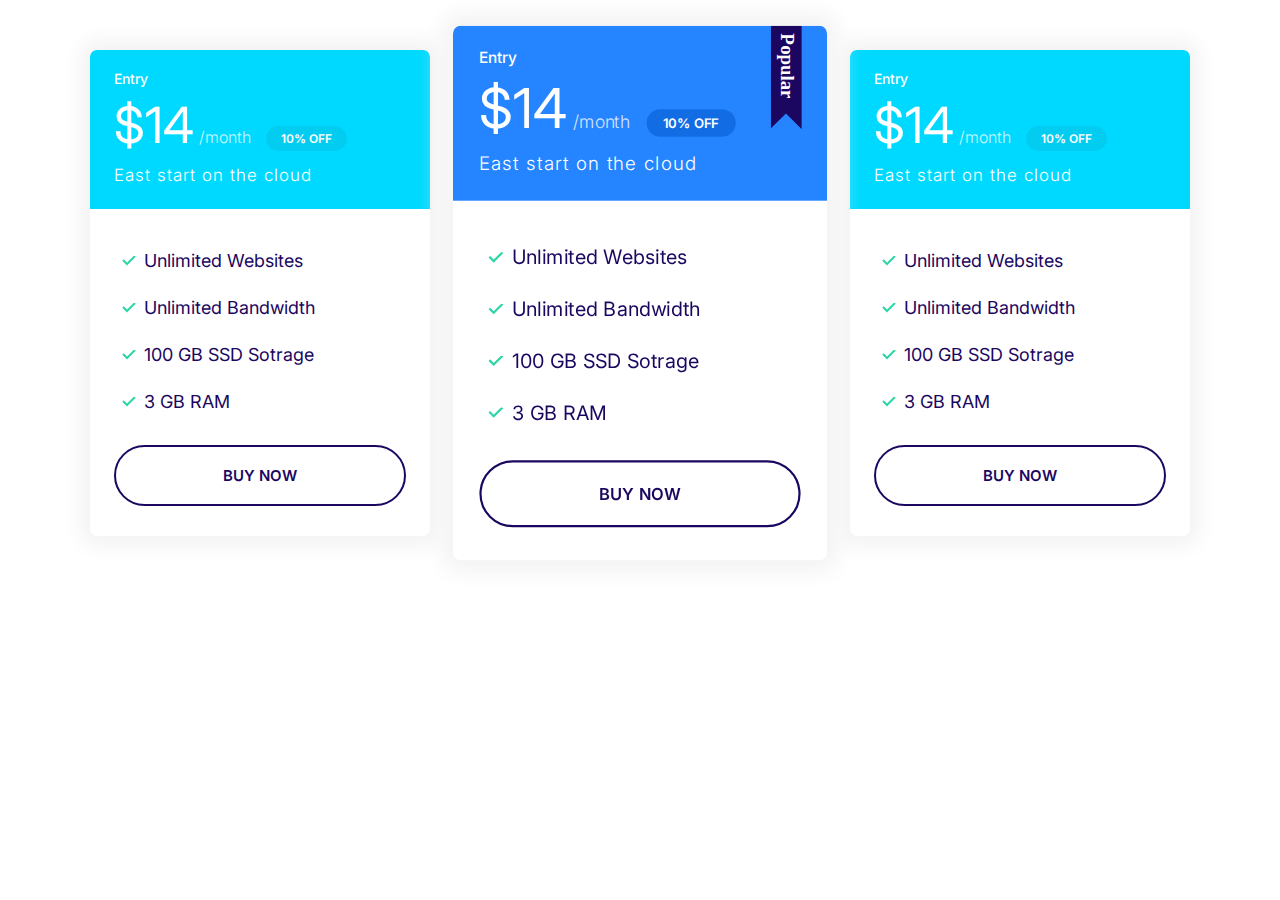
==== index.html @ 2b780ff0 "block-plans component" ====
<!DOCTYPE html>
<html lang="en">
  <head>
    <meta charset="UTF-8" />
    <meta http-equiv="X-UA-Compatible" content="IE=edge" />
    <meta name="viewport" content="width=device-width, initial-scale=1.0" />
    <title>BinCoin</title>
    <link rel="preconnect" href="https://fonts.googleapis.com" />
    <link rel="preconnect" href="https://fonts.gstatic.com" crossorigin />
    <link
      href="https://fonts.googleapis.com/css2?family=Inter:wght@400;600;700&display=swap"
      rel="stylesheet"
    />
    <link rel="stylesheet" href="./css/normalize.css" />
    <link rel="stylesheet" href="./css/styles.css" /
  </head>
  <body>
    <section class="block container block-plans">
      <div class="grid grid--1x3">
        <div class="plan">
          <div class="card card--secondary">
            <header class="card__header">
              <h3 class="plan__name">Entry</h3>
              <span class="plan__price">$14</span>
              <span class="plan__billing-cycle">/month</span>
              <span class="badge badge--secondary badge--small">10% OFF</span>
              <span class="plan__description">East start on the cloud</span>
            </header>
            <div class="card__body">
              <ul class="list list--tick">
                <li class="list__item">Unlimited Websites</li>
                <li class="list__item">Unlimited Bandwidth</li>
                <li class="list__item">100 GB SSD Sotrage</li>
                <li class="list__item">3 GB RAM</li>
              </ul>
              <button class="btn btn--outline btn--block">Buy Now</button>
            </div>
          </div>
        </div>
        <div class="plan plan--popular">
          <div class="card card--primary">
            <header class="card__header">
              <h3 class="plan__name">Entry</h3>
              <span class="plan__price">$14</span>
              <span class="plan__billing-cycle">/month</span>
              <span class="badge badge--primary badge--small">10% OFF</span>
              <span class="plan__description">East start on the cloud</span>
            </header>
            <div class="card__body">
              <ul class="list list--tick">
                <li class="list__item">Unlimited Websites</li>
                <li class="list__item">Unlimited Bandwidth</li>
                <li class="list__item">100 GB SSD Sotrage</li>
                <li class="list__item">3 GB RAM</li>
              </ul>
              <button class="btn btn--outline btn--block">Buy Now</button>
            </div>
          </div>
        </div>
        <div class="plan">
          <div class="card card--secondary">
            <header class="card__header">
              <h3 class="plan__name">Entry</h3>
              <span class="plan__price">$14</span>
              <span class="plan__billing-cycle">/month</span>
              <span class="badge badge--secondary badge--small">10% OFF</span>
              <span class="plan__description">East start on the cloud</span>
            </header>
            <div class="card__body">
              <ul class="list list--tick">
                <li class="list__item">Unlimited Websites</li>
                <li class="list__item">Unlimited Bandwidth</li>
                <li class="list__item">100 GB SSD Sotrage</li>
                <li class="list__item">3 GB RAM</li>
              </ul>
              <button class="btn btn--outline btn--block">Buy Now</button>
            </div>
          </div>
        </div>
      </div>
    </section>

    <script src="js/main.js"></script>
  </body>
</html>
---- css/styles.css ----
@import "./normalize.css";
:root {
  --color-primary: #2584ff;
  --color-secondary: #00d9ff;
  --color-accent: #ffd064;
  --color-headings: #1b0760;
  --color-body: #918ca4;
  --color-body-darker: #5c5577;
  --color-border: #ccc;
  --border-radius: 30px;
}

*, *::after, *::before {
  box-sizing: border-box;
}

/* Typography */

::selection {
  background: var(--color-primary);
  color: #fff;
}

html {
  font-size: 62.5%;
}

img {
  width: 100%;
}

body {
  font-family: Inter, Arial, Helvetica, sans-serif;
  font-size: 2rem;
  line-height: 1.5;
  color: var(--color-body);
}

h1, h2, h3 {
  color: var(--color-headings);
  margin-bottom: 1rem;
  line-height: 1.1;
}

h1 {
  font-size: 6rem;
}

h2 {
  font-size: 4rem;
}

h3 {
  font-size: 2.8rem;
  font-weight: 600;
  line-height: 1.3;
}

p {
  margin-top: 0;
}

@media screen and (min-width: 1024px) {
  body {
    font-size: 1.8rem;
  }
  h1 {
    font-size: 8rem;
  }
  h2 {
    font-size: 4rem;
  }
  h3 {
    font-size: 2.4rem;
  }
}

/* Links */

a {
  text-decoration: none;
}

.link-arrow {
  color: var(--color-accent);
  text-transform: uppercase;
  font-size: 2rem;
  font-weight: bold;
}

.link-arrow::after {
  content: "-->";
  margin-left: 5px;
  transition: margin 0.15s;
}

.link-arrow:hover::after {
  margin-left: 10px;
}

@media screen and (min-width: 1024px) {
  .link-arrow {
    font-size: 1.5rem;
  }
}

/* Badges */

.badge {
  border-radius: 20px;
  font-size: 2rem;
  font-weight: 600;
  padding: 0.5rem 2rem;
  white-space: nowrap;
}

.badge--primary {
  background: var(--color-primary);
  color: #fff;
}

.badge--secondary {
  background: var(--color-secondary);
  color: #fff;
}

.badge--small {
  font-size: 1.6rem;
  padding: 0.5rem 1.5rem;
}

@media screen and (min-width: 1024px) {
  .badge {
    font-size: 1.5rem;
  }
  .badge--small {
    font-size: 1.2rem;
  }
}

/* Lists */

.list {
  list-style: none;
  padding-left: 0;
}

.list--inline .list__item {
  display: inline-block;
  margin-right: 2rem;
}

.list--tick {
  list-style-image: url(../images/tick.svg);
  padding-left: 3rem;
  color: var(--color-headings);
}

.list--tick .list__item {
  padding-left: 0.5rem;
  margin-bottom: 1rem;
}

@media screen and (min-width: 1024px) {
  .list--tick .list__item {
    padding-left: 0;
  }
}

/* Icons */

.icon {
  width: 40px;
  height: 40px;
}

.icon--small {
  width: 30px;
  height: 30px;
}

.icon--primary {
  fill: var(--color-primary);
}

.icon--white {
  fill: #fff;
}

.icon-container {
  background: #f3f9fa;
  width: 64px;
  height: 64px;
  border-radius: 100%;
  display: inline-flex;
  justify-content: center;
  align-items: center;
}

.icon-container--accent {
  background: var(--color-accent);
}

/* Buttons */

.btn {
  border-radius: 40px;
  border: 0;
  cursor: pointer;
  font-size: 1.8rem;
  font-weight: 600;
  margin: 1rem 0;
  outline: 0;
  padding: 2rem 4vw;
  text-align: center;
  text-transform: uppercase;
  white-space: nowrap;
}

.btn .icon {
  width: 2rem;
  height: 2rem;
  margin-right: 1rem;
  vertical-align: middle;
}

.btn--primary {
  background: var(--color-primary);
  color: #fff;
}

.btn--primary:hover {
  background: #3a8ffd;
}

.btn--secondary {
  background: var(--color-secondary);
  color: #fff;
}

.btn--secondary:hover {
  background: #05cdf0;
}

.btn--accent {
  background: var(--color-accent);
  color: #fff;
}

.btn--accent:hover {
  background: #dcac3f;
}

.btn--outline {
  background: #fff;
  color: var(--color-headings);
  border: 2px solid var(--color-headings);
}

.btn--outline:hover {
  background: var(--color-headings);
  color: #fff;
}

.btn--stretched {
  padding-left: 6rem;
  padding-right: 6rem;
}

.btn--block {
  width: 100%;
  display: inline-block;
}

@media screen and (min-width: 1024px) {
  .btn {
    font-size: 1.5rem;
  }
}

/* Inputs */

.input {
  border-radius: var(--border-radius);
  border: 1px solid var(--color-border);
  color: var(--color-headings);
  font-size: 2rem;
  outline: 0;
  padding: 1.5rem 3.5rem;
}

::placeholder {
  color: #cdcbd7;
}

.input-group {
  border: 1px solid var(--color-border);
  border-radius: var(--border-radius);
  display: flex;
}

.input-group .input {
  border: 0;
  flex-grow: 1;
  padding: 1.5rem 2rem;
  width: 0;
}

.input-group .btn {
  margin: 4px;
}

@media screen and (min-width: 1024px) {
  .input {
    font-size: 1.5rem;
  }
}

/* Cards */

.card {
  border-radius: 7px;
  box-shadow: 0 0 20px 10px #f3f3f3;
  overflow: hidden;
}

.card__header, .card__body {
  padding: 2rem 7%;
}

.card--primary .card__header {
  background: var(--color-primary);
  color: #fff;
}

.card--secondary .card__header {
  background: var(--color-secondary);
  color: #fff;
}

.card--primary .badge--primary {
  background: #126de4;
}

.card--secondary .badge--secondary {
  background: #02cdf1;
}

/* Plans */

.plan {
  transition: transform 0.2s ease-out;
}

.plan__name {
  color: #fff;
  margin: 0;
  font-weight: 500;
  font-size: 2.4rem;
}

.plan__price {
  font-size: 5rem;
}

.plan__billing-cycle {
  font-size: 2rem;
  font-weight: 300;
  opacity: 0.8;
  margin-right: 1rem;
}

.plan__description {
  font-size: 2rem;
  font-weight: 300;
  letter-spacing: 1px;
  display: block;
}

.plan .list__item {
  margin-bottom: 2rem;
}

.plan--popular .card__header {
  position: relative;
}

.plan--popular .card__header::before {
  content: url(../images/popular.svg);
  width: 40px;
  display: inline-block;
  position: absolute;
  top: -6px;
  right: 5%;
}

.plan:hover {
  transform: scale(1.05);
}

.plan--popular:hover {
  transform: scale(1.15);
}

@media screen and (min-width: 1024px) {
  .plan--popular {
    transform: scale(1.1);
  }
  .plan__name {
    font-size: 1.4rem;
  }
  .plan__price {
    font-size: 5rem;
  }
  .plan__billing-cycle {
    font-size: 1.6rem;
  }
  .plan__description {
    font-size: 1.7rem;
  }
}

/* Media */

.media {
  display: flex;
  margin-bottom: 4rem;
}

.media__title {
  margin-top: 0;
}

.media__body {
  margin: 0 2rem;
}

.media__image {
  margin-top: 1rem;
}

/* Quotes */

.quote {
  font-size: 3rem;
  font-style: italic;
  color: var(--color-body-darker);
  line-height: 1.3;
}

.quote__text::before {
  content: open-quote;
}

.quote__text::after {
  content: close-quote;
}

.quote__author {
  font-size: 2rem;
  font-weight: 500;
  font-style: normal;
  margin-bottom: 0;
}

.quote__organization {
  color: var(--color-headings);
  opacity: 0.4;
  font-size: 1.5rem;
  font-style: normal;
}

.quote__line {
  position: relative;
  bottom: 10px;
}

@media screen and (min-width: 1024px) {
  .quote {
    font-size: 2rem;
  }
  .quote__author {
    font-size: 2.4rem;
  }
  .quote__organization {
    font-size: 1.6rem;
  }
}

/* Grids */

.grid {
  display: grid;
}

@media screen and (min-width: 768px) {
  .grid--1x2 {
    grid-template-columns: repeat(2, 1fr);
  }
}

@media screen and (min-width: 1024px) {
  .grid--1x3 {
    grid-template-columns: repeat(3, 1fr);
  }
}

/* Testimonials */

.testimonial {
  padding: 3rem;
}

.testimonial .quote {
  margin: 2rem 0;
  font-size: 110%;
}

.testimonial__image {
  position: relative;
  margin: 0 3rem;
}

.testimonial__image>.icon-container {
  position: absolute;
  top: 3rem;
  right: -32px;
}

@media screen and (min-width: 768px) {
  .testimonial__image {
    margin: 0;
  }
  .testimonial .quote {
    margin: 5rem 0 0 6rem;
    font-size: 120%;
    line-height: 1.5;
  }
}

/* Callouts */

.callout {
    padding: 4rem;
    border-radius: 5px;
  }
  
  .callout--primary {
    background: var(--color-primary);
    color: #fff;
  }
  
  .callout__heading {
    color: #fff;
    margin-top: 0;
    font-size: 3rem;
  }
  
  .callout .btn {
    justify-self: center;
    align-self: center;
  }
  
  .callout__content {
    text-align: center;
  }
  
  @media screen and (min-width: 768px) {
    .callout .grid--1x2 {
      grid-template-columns: 1fr auto;
    }
    .callout__content {
      text-align: left;
    }
    .callout .btn {
      justify-self: start;
      margin: 0 2rem;
    }
  }


/* Collapsibles */

.collapsible__header {
    display: flex;
    justify-content: space-between;
  }
  
  .collapsible__heading {
    margin-top: 0;
    font-size: 3rem;
  }
  
  .collapsible__chevron {
    transform: rotate(-90deg);
    transition: transform 0.3s;
  }
  
  .collapsible__content {
    max-height: 0;
    overflow: hidden;
    opacity: 0;
    transition: all 0.3s;
  }
  
  .collapsible--expanded .collapsible__chevron {
    transform: rotate(0);
  }
  
  .collapsible--expanded .collapsible__content {
    max-height: 100%;
    opacity: 1;
  }
  
  
/* Blocks */

.block {
    --padding-vertical: 5rem;
    padding: var(--padding-vertical) 2rem;
  }
  
  .block__header {
    text-align: center;
    margin-bottom: 4rem;
  }
  
  .block__heading {
    margin-top: 0;
  }
  
  .block--dark {
    background: #000;
    color: #7b858b;
  }
  
  .block--dark h1, .block--dark h2, .block--dark h3 {
    color: #fff;
  }
  
  .block--skewed-right {
    padding-bottom: calc(var(--padding-vertical) + 4rem);
    clip-path: polygon(0% 0%, 100% 0%, 100% 100%, 0% 95%);
  }
  
  .block--skewed-left {
    padding-bottom: calc(var(--padding-vertical) + 4rem);
    clip-path: polygon(0% 0%, 100% 0%, 100% 95%, 0% 100%);
  }
  
  .container {
    max-width: 1140px;
    margin: 0 auto;
  }

  /* Navigation Bar */

.nav {
    background: #000;
    display: flex;
    justify-content: space-between;
    flex-wrap: wrap;
    padding: 1rem;
    align-items: center;
  }
  
  .nav__list {
    width: 100%;
    margin: 0;
  }
  
  .nav__item {
    padding: 0.5rem 2rem;
    border-bottom: 1px solid #222;
  }
  
  .nav__item:last-of-type {
    border-bottom: none;
  }
  
  .nav__item>a {
    color: #d2d0db;
    transition: color 0.3s;
  }
  
  .nav__item>a:hover {
    color: #fff;
  }
  
  .nav__toggler {
    opacity: 0.5;
    transition: box-shadow 0.15s;
    cursor: pointer;
  }
  
  .nav.collapsible--expanded .nav__toggler {
    opacity: 1;
    box-shadow: 0 0 0 3px #666;
    border-radius: 5px;
  }
  
  .nav__brand {
    transform: translateY(5px);
    width: 150px;
  }
  
  @media screen and (min-width: 768px) {
    .nav__toggler {
      display: none;
    }
    .nav__list {
      width: auto;
      display: flex;
      font-size: 2.6rem;
      max-height: 100%;
      opacity: 1;
    }
    .nav__item {
      border: 0;
    }
  }

/* Hero */

.hero__tagline {
    font-size: 2rem;
    color: #b9c3cf;
    letter-spacing: 1px;
    margin: 2rem 0 5rem;
  }
  
  @media screen and (min-width: 768px) {
    .hero__content {
      text-align: left;
      align-self: center;
    }
  }
  
  @media screen and (min-width: 1024px) {
    .hero {
      padding-top: 0;
    }
  }
  /* Domain Block */

.block-domain .input-group {
    box-shadow: 0 0 30px 20px #e6ebee;
    border: 0;
    margin: 4rem auto;
    max-width: 670px;
  }
  
  .block-domain__prices {
    color: var(--color-headings);
    display: grid;
    grid-template-columns: repeat(2, 1fr);
    grid-template-rows: repeat(2, 6rem);
    font-size: 2rem;
    font-weight: 600;
    justify-items: center;
    max-width: 700px;
    margin: 0 auto;
  }
  
  @media screen and (min-width: 768px) {
    .block-domain__prices {
      grid-template-columns: repeat(auto-fit, minmax(10rem, 1fr));
    }
  }
  
  /* Plans Block */
  
  .block-plans .grid {
    gap: 8rem 4rem;
  }
  
  .block-plans .card {
    max-width: 500px;
    margin: 0 auto;
  }
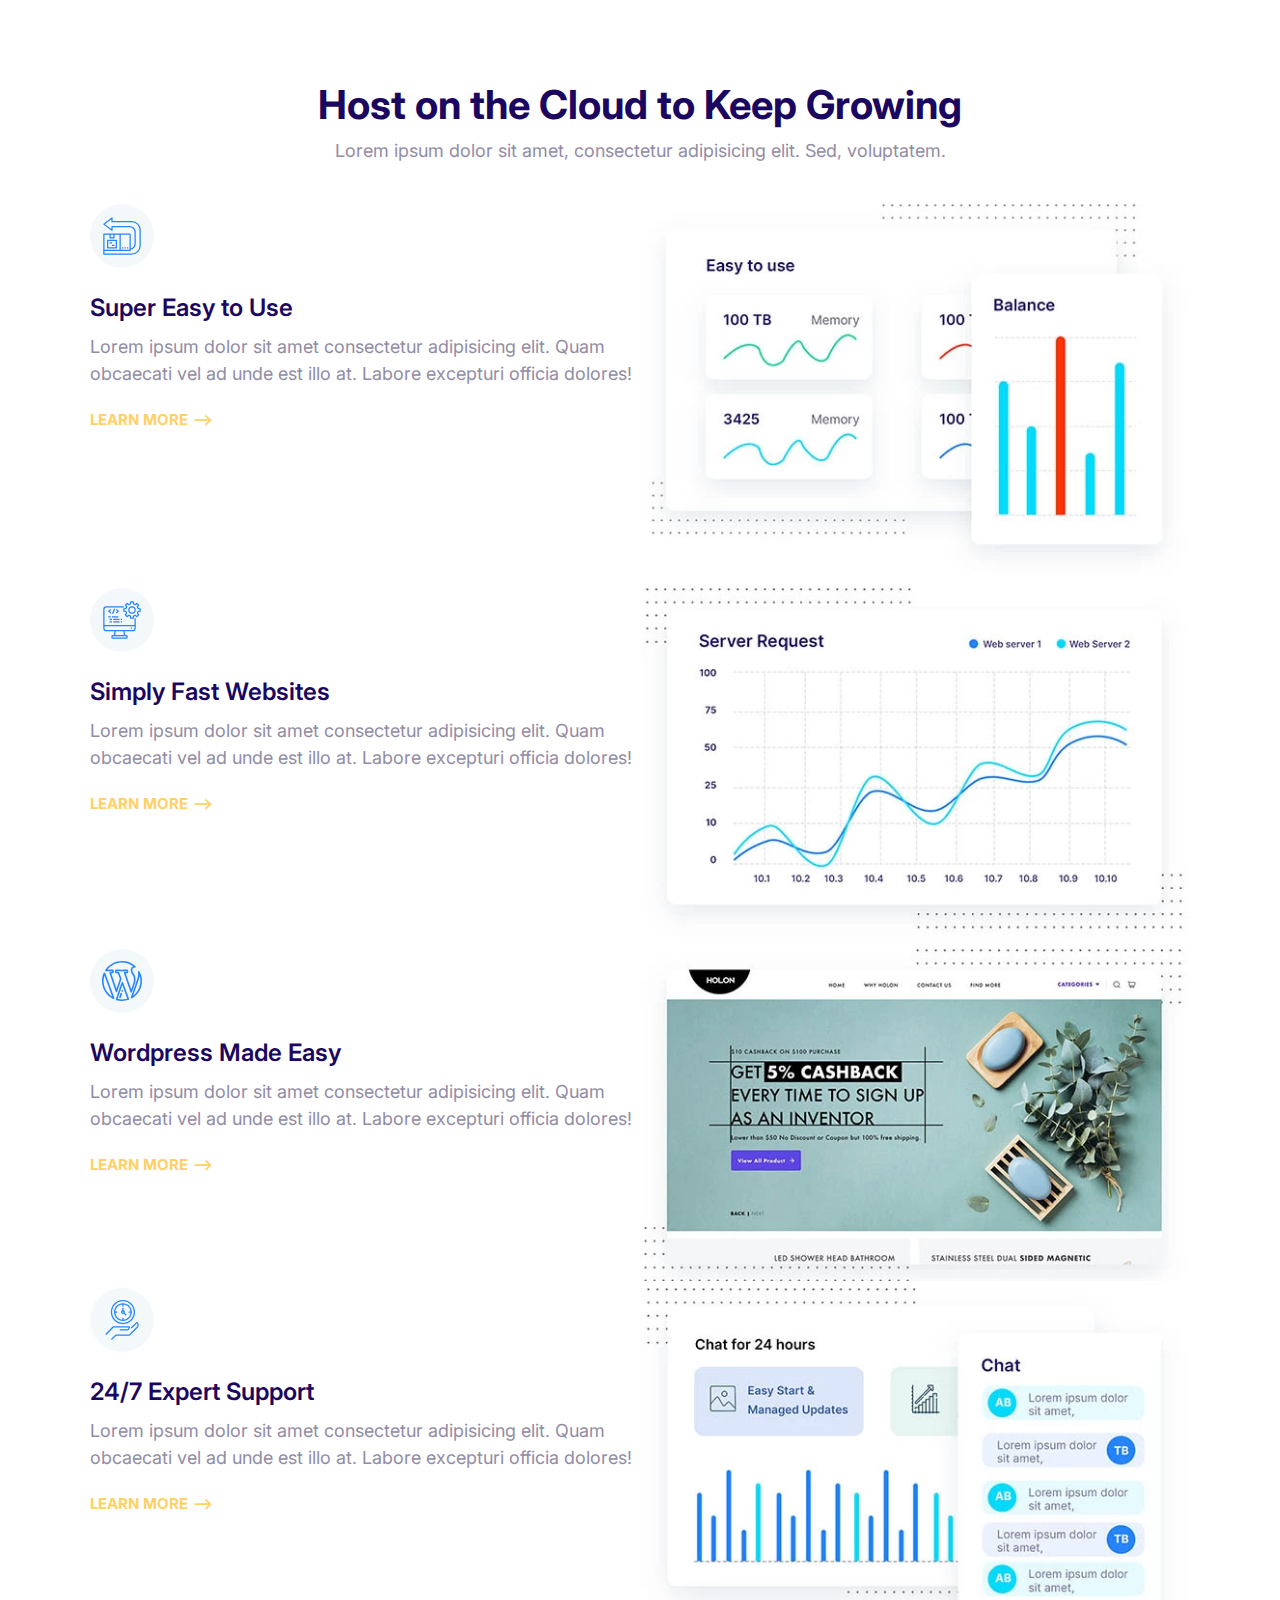
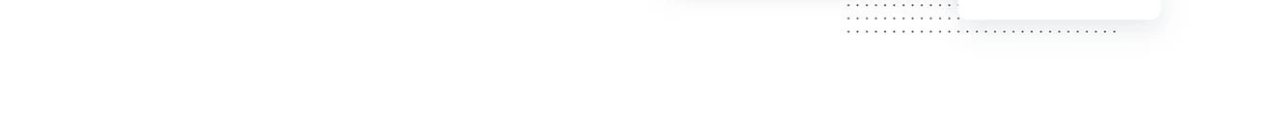
==== commit a2507c0a: "block-features component" ====
--- a/index.html
+++ b/index.html
@@ -14,72 +14,119 @@
     <link rel="stylesheet" href="./css/normalize.css" />
     <link rel="stylesheet" href="./css/styles.css" /
   </head>
-  <body>
-    <section class="block container block-plans">
-      <div class="grid grid--1x3">
-        <div class="plan">
-          <div class="card card--secondary">
-            <header class="card__header">
-              <h3 class="plan__name">Entry</h3>
-              <span class="plan__price">$14</span>
-              <span class="plan__billing-cycle">/month</span>
-              <span class="badge badge--secondary badge--small">10% OFF</span>
-              <span class="plan__description">East start on the cloud</span>
-            </header>
-            <div class="card__body">
-              <ul class="list list--tick">
-                <li class="list__item">Unlimited Websites</li>
-                <li class="list__item">Unlimited Bandwidth</li>
-                <li class="list__item">100 GB SSD Sotrage</li>
-                <li class="list__item">3 GB RAM</li>
-              </ul>
-              <button class="btn btn--outline btn--block">Buy Now</button>
-            </div>
-          </div>
-        </div>
-        <div class="plan plan--popular">
-          <div class="card card--primary">
-            <header class="card__header">
-              <h3 class="plan__name">Entry</h3>
-              <span class="plan__price">$14</span>
-              <span class="plan__billing-cycle">/month</span>
-              <span class="badge badge--primary badge--small">10% OFF</span>
-              <span class="plan__description">East start on the cloud</span>
-            </header>
-            <div class="card__body">
-              <ul class="list list--tick">
-                <li class="list__item">Unlimited Websites</li>
-                <li class="list__item">Unlimited Bandwidth</li>
-                <li class="list__item">100 GB SSD Sotrage</li>
-                <li class="list__item">3 GB RAM</li>
-              </ul>
-              <button class="btn btn--outline btn--block">Buy Now</button>
-            </div>
-          </div>
-        </div>
-        <div class="plan">
-          <div class="card card--secondary">
-            <header class="card__header">
-              <h3 class="plan__name">Entry</h3>
-              <span class="plan__price">$14</span>
-              <span class="plan__billing-cycle">/month</span>
-              <span class="badge badge--secondary badge--small">10% OFF</span>
-              <span class="plan__description">East start on the cloud</span>
-            </header>
-            <div class="card__body">
-              <ul class="list list--tick">
-                <li class="list__item">Unlimited Websites</li>
-                <li class="list__item">Unlimited Bandwidth</li>
-                <li class="list__item">100 GB SSD Sotrage</li>
-                <li class="list__item">3 GB RAM</li>
-              </ul>
-              <button class="btn btn--outline btn--block">Buy Now</button>
-            </div>
-          </div>
-        </div>
+  <section class="block container">
+    <header class="block__header">
+      <h2>Host on the Cloud to Keep Growing</h2>
+      <p>
+        Lorem ipsum dolor sit amet, consectetur adipisicing elit. Sed, voluptatem.
+      </p>
+    </header>
+    <article class="grid grid--1x2 feature">
+      <div class="feature__content">
+        <span class="icon-container">
+          <svg class="icon icon--primary">
+            <use xlink:href="images/sprite.svg#easy"></use>
+          </svg>
+        </span>
+        <h3 class="feature__heading">Super Easy to Use</h3>
+        <p>
+          Lorem ipsum dolor sit amet consectetur adipisicing elit. Quam obcaecati
+          vel ad unde est illo at. Labore excepturi officia dolores!
+        </p>
+        <a href="#" class="link-arrow">Learn More</a>
       </div>
-    </section>
-
+      <picture>
+        <source
+          type="image/webp"
+          srcset="images/easy.webp 1x, images/easy@2x.webp 2x"
+        />
+        <source
+          type="image/jpg"
+          srcset="images/easy.jpg 1x, images/easy@2x.jpg 2x"
+        />
+        <img class="feature__image" src="images/easy@2x.jpg" alt="" />
+      </picture>
+    </article>
+    <article class="grid grid--1x2 feature">
+      <div class="feature__content">
+        <span class="icon-container">
+          <svg class="icon icon--primary">
+            <use xlink:href="images/sprite.svg#computer"></use>
+          </svg>
+        </span>
+        <h3 class="feature__heading">Simply Fast Websites</h3>
+        <p>
+          Lorem ipsum dolor sit amet consectetur adipisicing elit. Quam obcaecati
+          vel ad unde est illo at. Labore excepturi officia dolores!
+        </p>
+        <a href="#" class="link-arrow">Learn More</a>
+      </div>
+      <picture>
+        <source
+          type="image/webp"
+          srcset="images/fast.webp 1x, images/fast@2x.webp 2x"
+        />
+        <source
+          type="image/jpg"
+          srcset="images/fast.jpg 1x, images/fast@2x.jpg 2x"
+        />
+        <img class="feature__image" src="images/fast@2x.jpg" alt="" />
+      </picture>
+    </article>
+    <article class="grid grid--1x2 feature">
+      <div class="feature__content">
+        <span class="icon-container">
+          <svg class="icon icon--primary">
+            <use xlink:href="images/sprite.svg#wordpress"></use>
+          </svg>
+        </span>
+        <h3 class="feature__heading">Wordpress Made Easy</h3>
+        <p>
+          Lorem ipsum dolor sit amet consectetur adipisicing elit. Quam obcaecati
+          vel ad unde est illo at. Labore excepturi officia dolores!
+        </p>
+        <a href="#" class="link-arrow">Learn More</a>
+      </div>
+      <picture>
+        <source
+          type="image/webp"
+          srcset="images/wordpress.webp 1x, images/wordpress@2x.webp 2x"
+        />
+        <source
+          type="image/jpg"
+          srcset="images/wordpress.jpg 1x, images/wordpress@2x.jpg 2x"
+        />
+        <img class="feature__image" src="images/wordpress@2x.jpg" alt="" />
+      </picture>
+    </article>
+    <article class="grid grid--1x2 feature">
+      <div class="feature__content">
+        <span class="icon-container">
+          <svg class="icon icon--primary">
+            <use xlink:href="images/sprite.svg#clock"></use>
+          </svg>
+        </span>
+        <h3 class="feature__heading">24/7 Expert Support</h3>
+        <p>
+          Lorem ipsum dolor sit amet consectetur adipisicing elit. Quam obcaecati
+          vel ad unde est illo at. Labore excepturi officia dolores!
+        </p>
+        <a href="#" class="link-arrow">Learn More</a>
+      </div>
+      <picture>
+        <source
+          type="image/webp"
+          srcset="images/support.webp 1x, images/support@2x.webp 2x"
+        />
+        <source
+          type="image/jpg"
+          srcset="images/support.jpg 1x, images/support@2x.jpg 2x"
+        />
+        <img class="feature__image" src="images/support@2x.jpg" alt="" />
+      </picture>
+    </article>
+  </section>
+  
     <script src="js/main.js"></script>
   </body>
 </html>
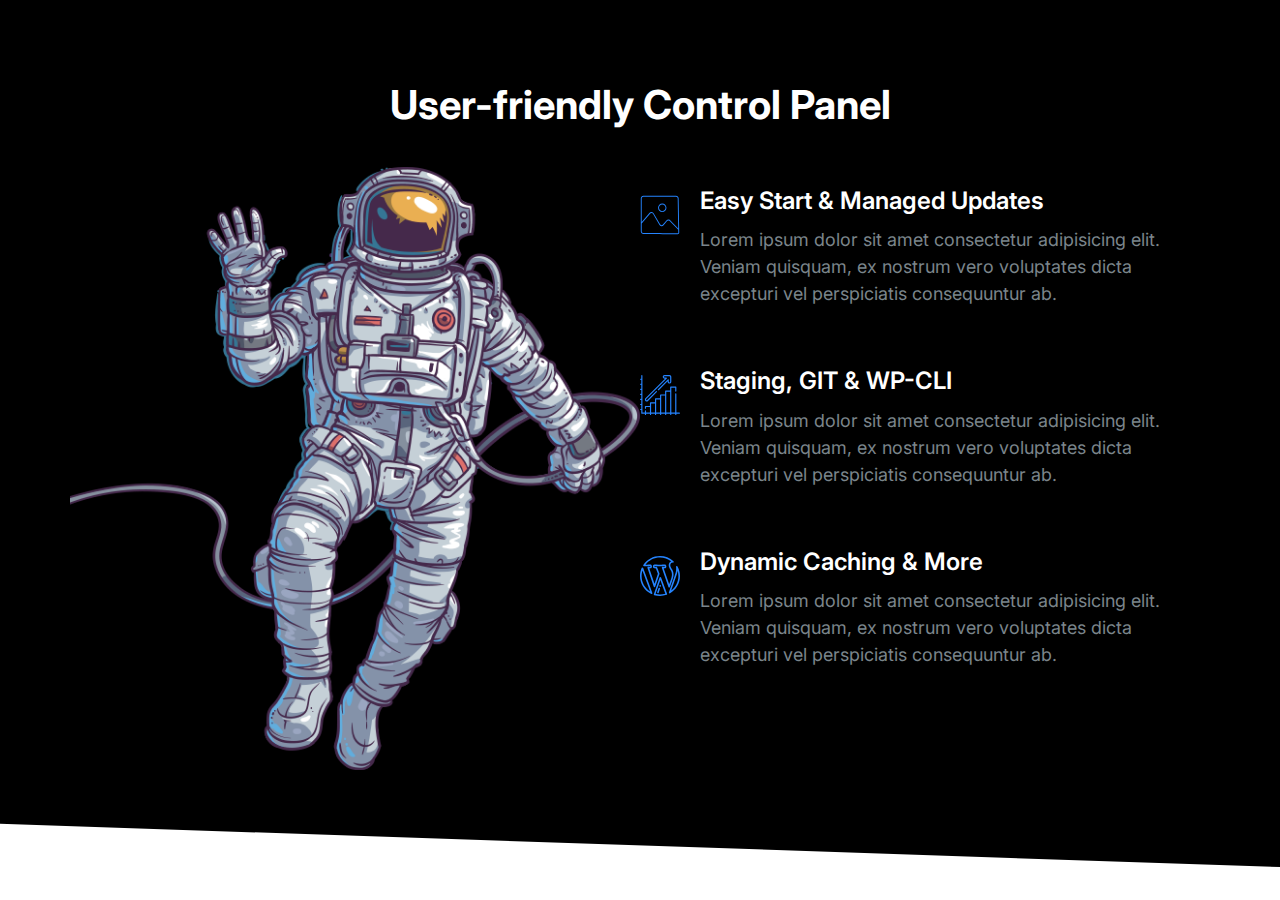
==== commit c8416f67: "block-showcase component" ====
--- a/index.html
+++ b/index.html
@@ -14,119 +14,77 @@
     <link rel="stylesheet" href="./css/normalize.css" />
     <link rel="stylesheet" href="./css/styles.css" /
   </head>
-  <section class="block container">
-    <header class="block__header">
-      <h2>Host on the Cloud to Keep Growing</h2>
-      <p>
-        Lorem ipsum dolor sit amet, consectetur adipisicing elit. Sed, voluptatem.
-      </p>
-    </header>
-    <article class="grid grid--1x2 feature">
-      <div class="feature__content">
-        <span class="icon-container">
-          <svg class="icon icon--primary">
-            <use xlink:href="images/sprite.svg#easy"></use>
-          </svg>
-        </span>
-        <h3 class="feature__heading">Super Easy to Use</h3>
-        <p>
-          Lorem ipsum dolor sit amet consectetur adipisicing elit. Quam obcaecati
-          vel ad unde est illo at. Labore excepturi officia dolores!
-        </p>
-        <a href="#" class="link-arrow">Learn More</a>
+  <body>
+    <section class="block block--dark block--skewed-right block-showcase">
+      <header class="block__header">
+        <h2>User-friendly Control Panel</h2>
+      </header>
+      <div class="container grid grid--1x2">
+        <picture class="block-showcase__image">
+          <source
+            type="image/webp"
+            srcset="images/spaceman.webp 1x, images/spaceman@2x.webp 2x"
+          />
+          <source
+            type="image/png"
+            srcset="images/spaceman.png, images/spaceman@2x.png 2x"
+          />
+          <img src="images/spaceman.png" alt="" />
+        </picture>
+        <ul class="list">
+          <li>
+            <div class="media">
+              <div class="media__image">
+                <svg class="icon icon--primary">
+                  <use xlink:href="images/sprite.svg#snap"></use>
+                </svg>
+              </div>
+              <div class="media__body">
+                <h3 class="media__title">Easy Start & Managed Updates</h3>
+                <p>
+                  Lorem ipsum dolor sit amet consectetur adipisicing elit.
+                  Veniam quisquam, ex nostrum vero voluptates dicta excepturi
+                  vel perspiciatis consequuntur ab.
+                </p>
+              </div>
+            </div>
+          </li>
+          <li>
+            <div class="media">
+              <div class="media__image">
+                <svg class="icon icon--primary">
+                  <use xlink:href="images/sprite.svg#growth"></use>
+                </svg>
+              </div>
+              <div class="media__body">
+                <h3 class="media__title">Staging, GIT & WP-CLI</h3>
+                <p>
+                  Lorem ipsum dolor sit amet consectetur adipisicing elit.
+                  Veniam quisquam, ex nostrum vero voluptates dicta excepturi
+                  vel perspiciatis consequuntur ab.
+                </p>
+              </div>
+            </div>
+          </li>
+          <li>
+            <div class="media">
+              <div class="media__image">
+                <svg class="icon icon--primary">
+                  <use xlink:href="images/sprite.svg#wordpress"></use>
+                </svg>
+              </div>
+              <div class="media__body">
+                <h3 class="media__title">Dynamic Caching & More</h3>
+                <p>
+                  Lorem ipsum dolor sit amet consectetur adipisicing elit.
+                  Veniam quisquam, ex nostrum vero voluptates dicta excepturi
+                  vel perspiciatis consequuntur ab.
+                </p>
+              </div>
+            </div>
+          </li>
+        </ul>
       </div>
-      <picture>
-        <source
-          type="image/webp"
-          srcset="images/easy.webp 1x, images/easy@2x.webp 2x"
-        />
-        <source
-          type="image/jpg"
-          srcset="images/easy.jpg 1x, images/easy@2x.jpg 2x"
-        />
-        <img class="feature__image" src="images/easy@2x.jpg" alt="" />
-      </picture>
-    </article>
-    <article class="grid grid--1x2 feature">
-      <div class="feature__content">
-        <span class="icon-container">
-          <svg class="icon icon--primary">
-            <use xlink:href="images/sprite.svg#computer"></use>
-          </svg>
-        </span>
-        <h3 class="feature__heading">Simply Fast Websites</h3>
-        <p>
-          Lorem ipsum dolor sit amet consectetur adipisicing elit. Quam obcaecati
-          vel ad unde est illo at. Labore excepturi officia dolores!
-        </p>
-        <a href="#" class="link-arrow">Learn More</a>
-      </div>
-      <picture>
-        <source
-          type="image/webp"
-          srcset="images/fast.webp 1x, images/fast@2x.webp 2x"
-        />
-        <source
-          type="image/jpg"
-          srcset="images/fast.jpg 1x, images/fast@2x.jpg 2x"
-        />
-        <img class="feature__image" src="images/fast@2x.jpg" alt="" />
-      </picture>
-    </article>
-    <article class="grid grid--1x2 feature">
-      <div class="feature__content">
-        <span class="icon-container">
-          <svg class="icon icon--primary">
-            <use xlink:href="images/sprite.svg#wordpress"></use>
-          </svg>
-        </span>
-        <h3 class="feature__heading">Wordpress Made Easy</h3>
-        <p>
-          Lorem ipsum dolor sit amet consectetur adipisicing elit. Quam obcaecati
-          vel ad unde est illo at. Labore excepturi officia dolores!
-        </p>
-        <a href="#" class="link-arrow">Learn More</a>
-      </div>
-      <picture>
-        <source
-          type="image/webp"
-          srcset="images/wordpress.webp 1x, images/wordpress@2x.webp 2x"
-        />
-        <source
-          type="image/jpg"
-          srcset="images/wordpress.jpg 1x, images/wordpress@2x.jpg 2x"
-        />
-        <img class="feature__image" src="images/wordpress@2x.jpg" alt="" />
-      </picture>
-    </article>
-    <article class="grid grid--1x2 feature">
-      <div class="feature__content">
-        <span class="icon-container">
-          <svg class="icon icon--primary">
-            <use xlink:href="images/sprite.svg#clock"></use>
-          </svg>
-        </span>
-        <h3 class="feature__heading">24/7 Expert Support</h3>
-        <p>
-          Lorem ipsum dolor sit amet consectetur adipisicing elit. Quam obcaecati
-          vel ad unde est illo at. Labore excepturi officia dolores!
-        </p>
-        <a href="#" class="link-arrow">Learn More</a>
-      </div>
-      <picture>
-        <source
-          type="image/webp"
-          srcset="images/support.webp 1x, images/support@2x.webp 2x"
-        />
-        <source
-          type="image/jpg"
-          srcset="images/support.jpg 1x, images/support@2x.jpg 2x"
-        />
-        <img class="feature__image" src="images/support@2x.jpg" alt="" />
-      </picture>
-    </article>
-  </section>
-  
-    <script src="js/main.js"></script>
+    </section>
   </body>
 </html>
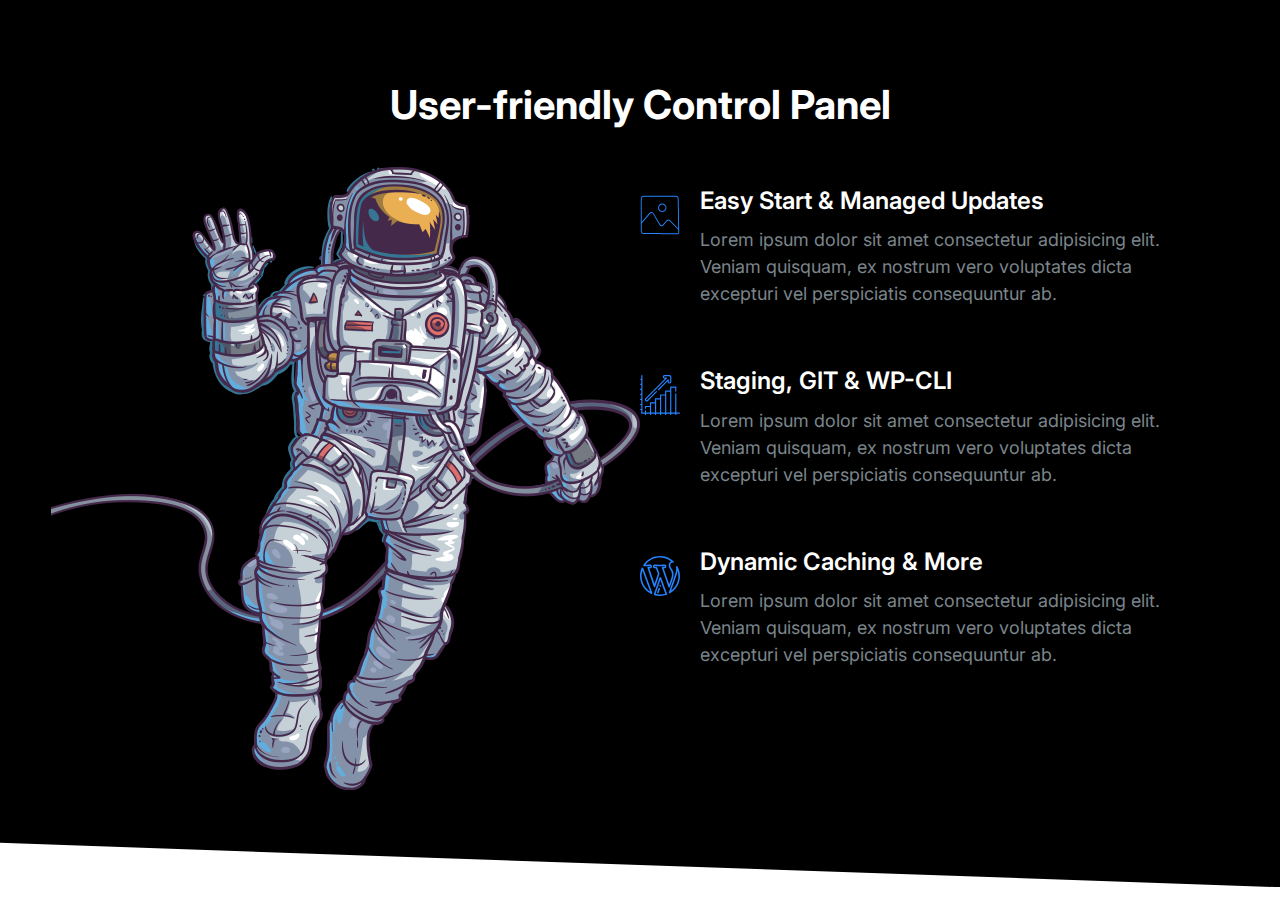
==== commit 07555fe1: "block-showcase component" ====
--- a/index.html
+++ b/index.html
@@ -86,5 +86,6 @@
         </ul>
       </div>
     </section>
+    
   </body>
 </html>
--- a/css/styles.css
+++ b/css/styles.css
@@ -778,5 +778,38 @@
     max-width: 500px;
     margin: 0 auto;
   }
-  
-  +  * Features */
+
+  .feature {
+    gap: 4rem 2rem;
+    margin: 12rem 0;
+  }
+  
+  .feature:first-of-type {
+    margin-top: 6rem;
+  }
+  
+  .feature__heading {
+    margin: 1rem 0;
+  }
+  
+  @media screen and (min-width: 768px) {
+    .feature:nth-of-type(even) .feature__content {
+      order: 2;
+    }
+  } 
+  
+  /* Showcase Block */
+
+@media screen and (min-width: 768px) {
+    .block-showcase .grid {
+      grid-template-columns: 50% 50%;
+    }
+    .block-showcase__image {
+      justify-self: end;
+    }
+    .block-showcase__image>img {
+      width: auto;
+      max-width: 700px;
+    }
+  }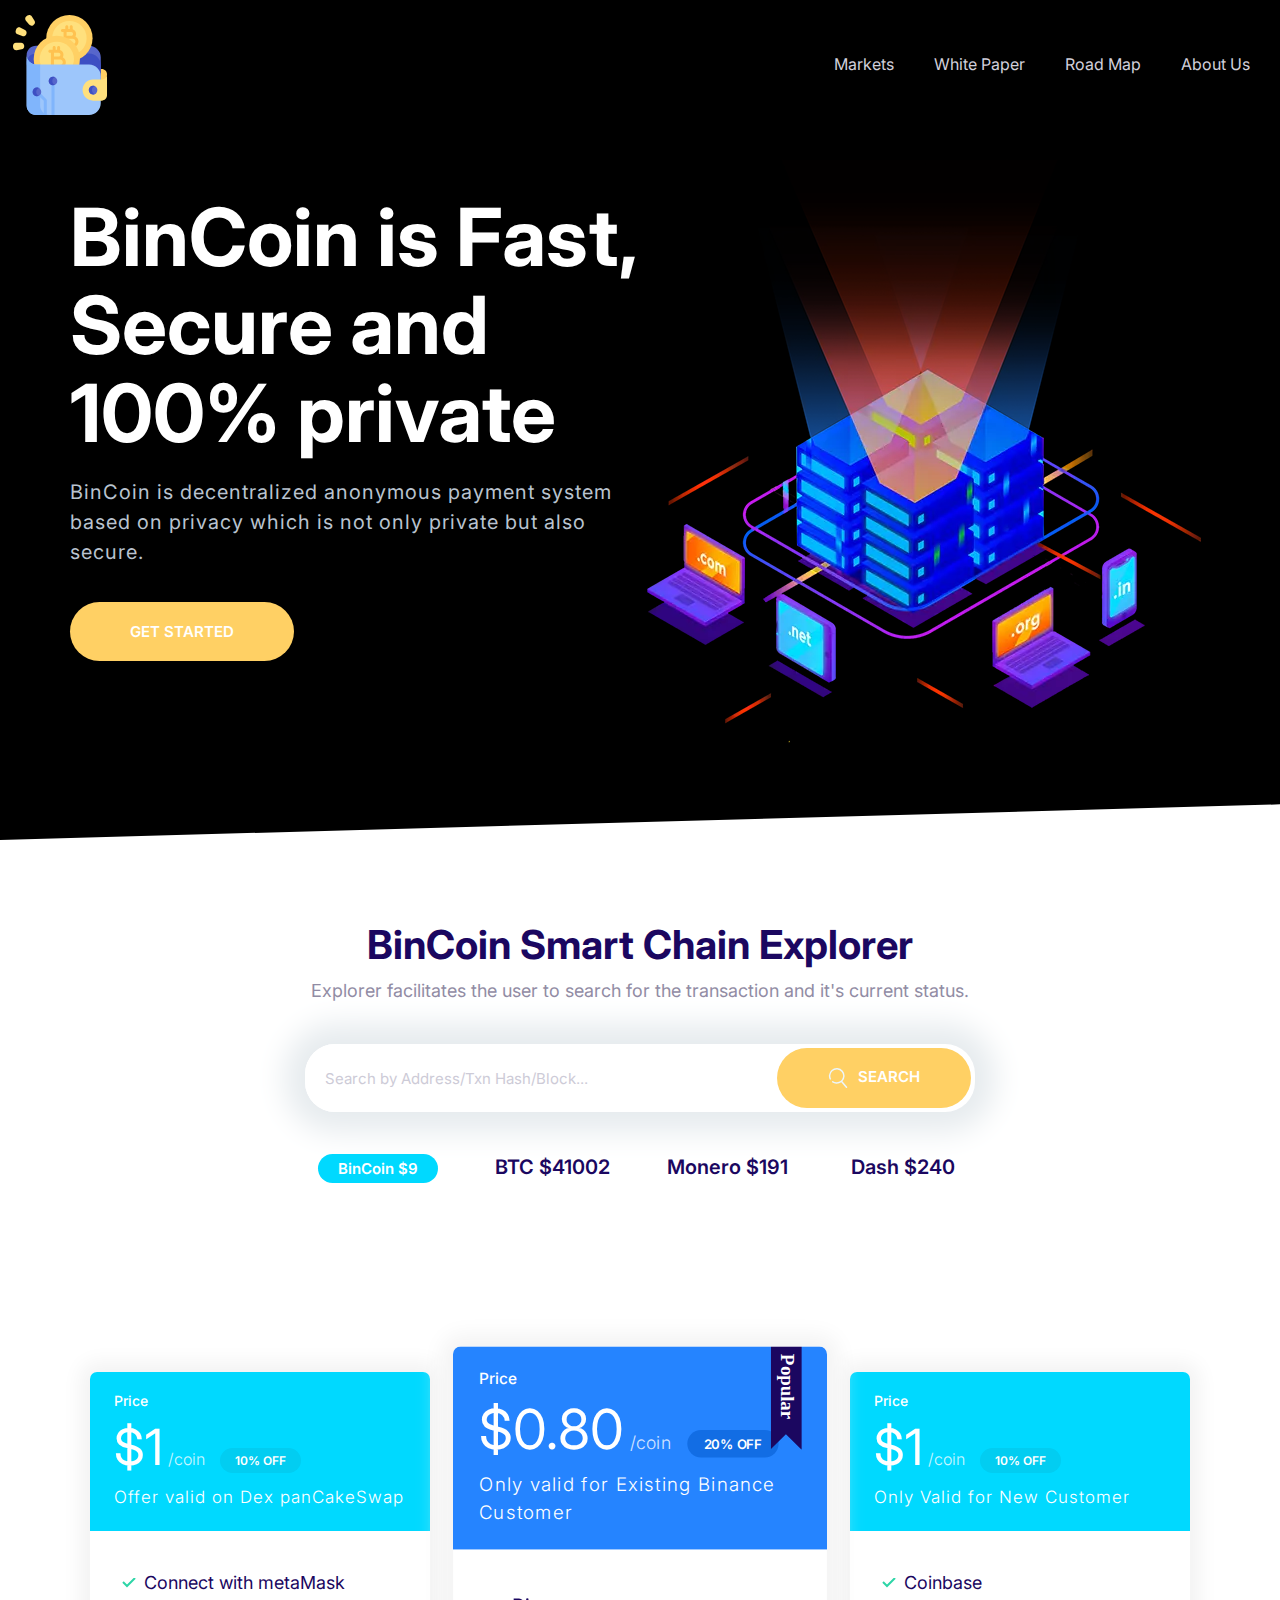
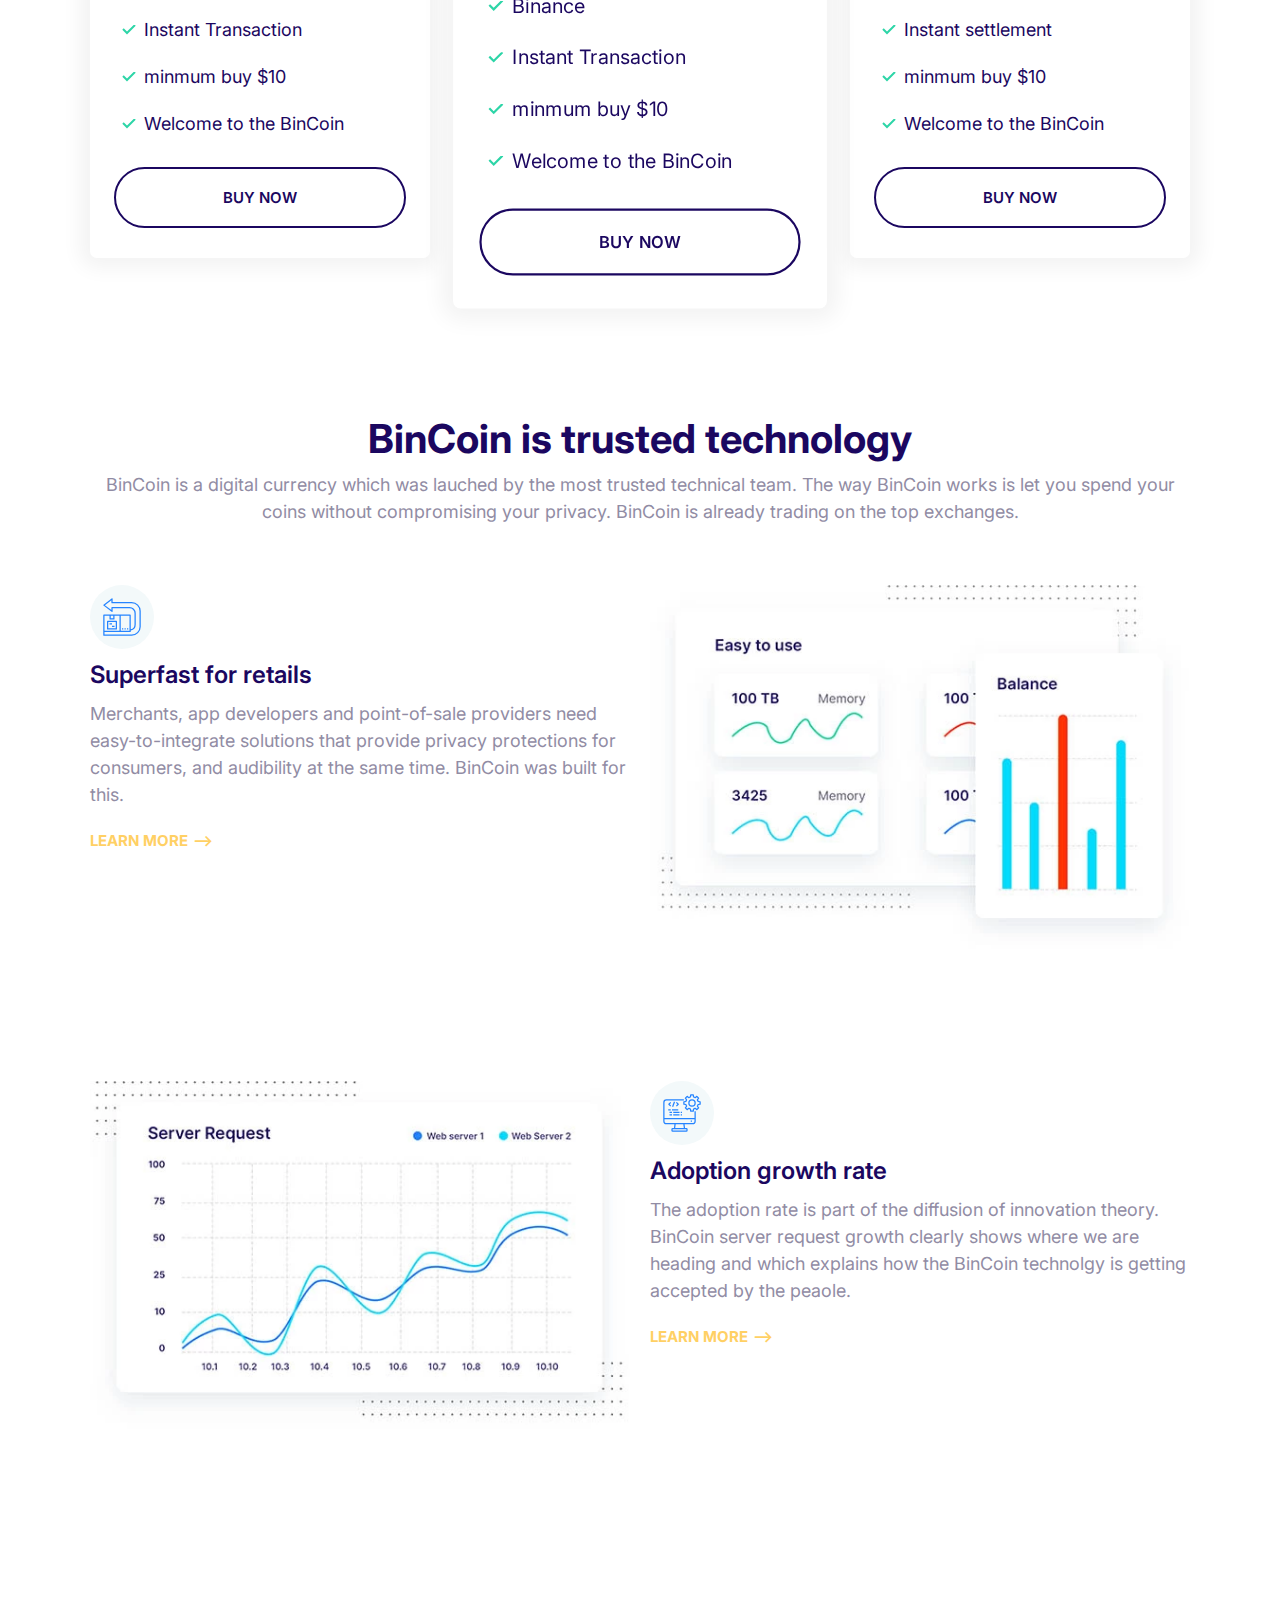
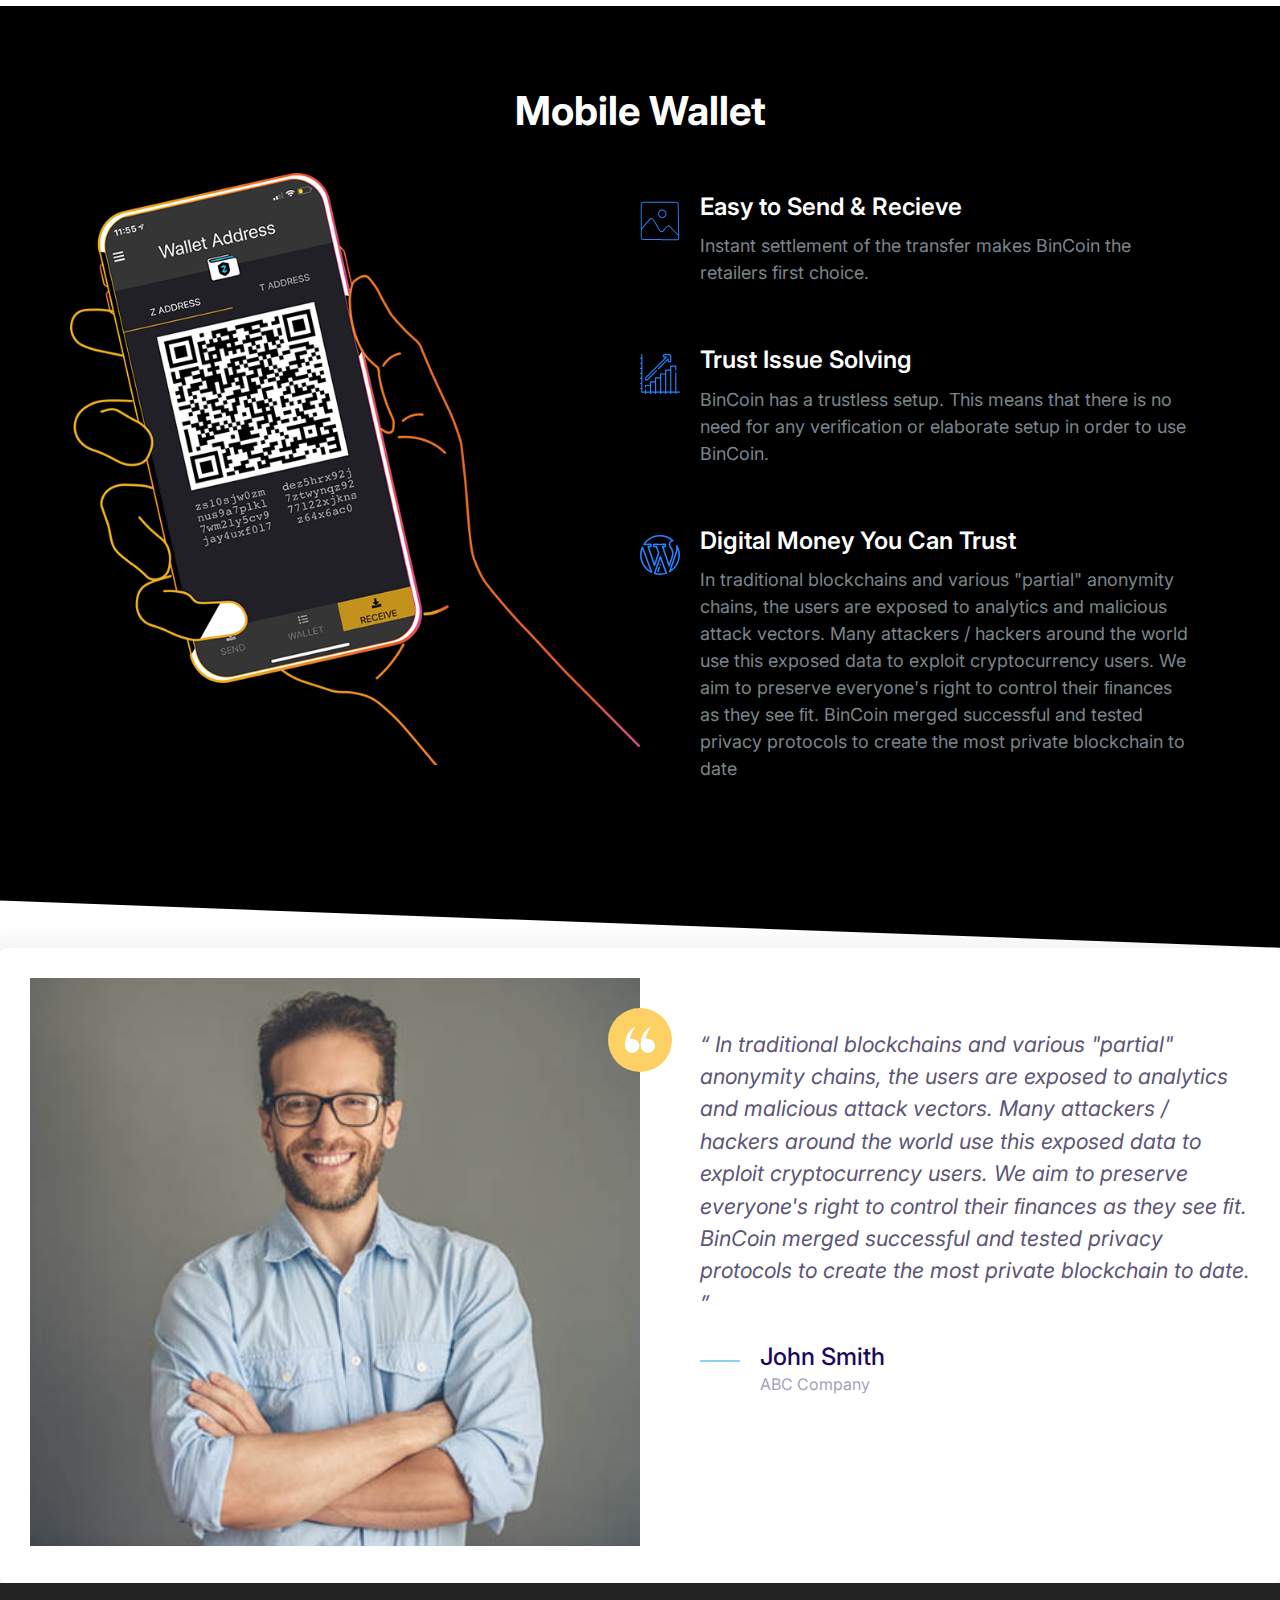
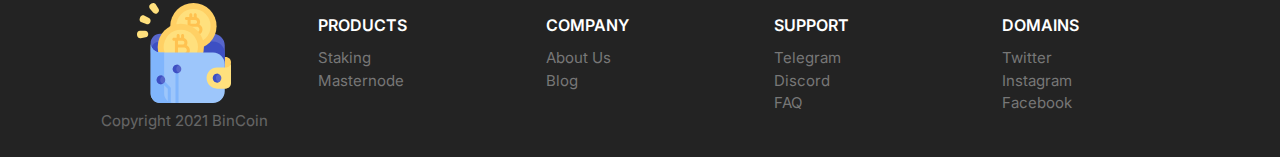
==== commit 1b769264: "index" ====
--- a/index.html
+++ b/index.html
@@ -15,21 +15,209 @@
     <link rel="stylesheet" href="./css/styles.css" /
   </head>
   <body>
+    <header>
+      <nav class="nav collapsible">
+        <a class="nav__brand" href="/"><img src="images/logo.svg" alt="" /></a>
+        <svg class="icon icon--white nav__toggler">
+          <use xlink:href="images/sprite.svg#menu"></use>
+        </svg>
+        <ul class="list nav__list collapsible__content">
+          <li class="nav__item"><a href="#">Markets</a></li>
+          <li class="nav__item"><a href="#">White Paper</a></li>
+          <li class="nav__item"><a href="#">Road Map</a></li>
+          <li class="nav__item"><a href="#">About Us</a></li>
+        </ul>
+      </nav>
+    </header>
+    <section class="block block--dark block--skewed-left hero">
+      <div class="container grid grid--1x2">
+        <header class="block__header hero__content">
+          <h1 class="block__heading">
+            BinCoin is Fast, Secure and 100% private
+          </h1>
+          <p class="hero__tagline">
+            BinCoin is decentralized anonymous payment system based on privacy
+            which is not only private but also secure.
+          </p>
+          <a href="" class="btn btn--accent btn--stretched">Get Started</a>
+        </header>
+        <picture>
+          <source
+            type="image/webp"
+            srcset="images/banner.webp 1x, images/banner@2x.webp 2x"
+          />
+          <source
+            type="image/png"
+            srcset="images/banner.png 1x, images/banner@2x.png 2x"
+          />
+          <img class="hero__image" src="images/banner.png" alt="" />
+        </picture>
+      </div>
+    </section>
+    <section class="block container block-domain">
+      <header class="block__header">
+        <h2>BinCoin Smart Chain Explorer</h2>
+        <p>
+          Explorer facilitates the user to search for the transaction and it's current status.
+        </p>
+      </header>
+      <div class="input-group">
+        <input
+          type="text"
+          class="input"
+          placeholder="Search by Address/Txn Hash/Block..."
+        />
+        <button class="btn btn--accent">
+          <svg class="icon icon--white">
+            <use xlink:href="images/sprite.svg#search"></use></svg
+          >Search
+        </button>
+      </div>
+      <ul class="list block-domain__prices">
+        <li><span class="badge badge--secondary">BinCoin $9</span></li>
+        <li>BTC $41002</li>
+        <li>Monero $191</li>
+        <li>Dash $240</li
+      </ul>
+    </section>
+    <section data-aos="fade-up" class="block container block-plans">
+      <div class="grid grid--1x3">
+        <div class="plan">
+          <div class="card card--secondary">
+            <header class="card__header">
+              <h3 class="plan__name">Price</h3>
+              <span class="plan__price">$1</span>
+              <span class="plan__billing-cycle">/coin</span>
+              <span class="badge badge--secondary badge--small">10% OFF</span>
+              <span class="plan__description">Offer valid on Dex panCakeSwap</span>
+            </header>
+            <div class="card__body">
+              <ul class="list list--tick">
+                <li class="list__item">Connect with metaMask</li>
+                <li class="list__item">Instant Transaction</li>
+                <li class="list__item">minmum buy $10</li>
+                <li class="list__item">Welcome to the BinCoin</li>
+              </ul>
+              <button class="btn btn--outline btn--block">Buy Now</button>
+            </div>
+          </div>
+        </div>
+        <div class="plan plan--popular">
+          <div class="card card--primary">
+            <header class="card__header">
+              <h3 class="plan__name">Price</h3>
+              <span class="plan__price">$0.80</span>
+              <span class="plan__billing-cycle">/coin</span>
+              <span class="badge badge--primary badge--small">20% OFF</span>
+              <span class="plan__description">Only valid for Existing Binance Customer</span>
+            </header>
+            <div class="card__body">
+              <ul class="list list--tick">
+                <li class="list__item">Binance</li>
+                <li class="list__item">Instant Transaction</li>
+                <li class="list__item">minmum buy $10</li>
+                <li class="list__item">Welcome to the BinCoin</li>
+              </ul>
+              <button class="btn btn--outline btn--block">Buy Now</button>
+            </div>
+          </div>
+        </div>
+        <div class="plan">
+          <div class="card card--secondary">
+            <header class="card__header">
+              <h3 class="plan__name">Price</h3>
+              <span class="plan__price">$1</span>
+              <span class="plan__billing-cycle">/coin</span>
+              <span class="badge badge--secondary badge--small">10% OFF</span>
+              <span class="plan__description">Only Valid for New Customer</span>
+            </header>
+            <div class="card__body">
+              <ul class="list list--tick">
+                <li class="list__item">Coinbase</li>
+                <li class="list__item">Instant settlement</li>
+                <li class="list__item">minmum buy $10</li>
+                <li class="list__item">Welcome to the BinCoin</li>
+              </ul>
+              <button class="btn btn--outline btn--block">Buy Now</button>
+            </div>
+          </div>
+        </div>
+      </div>
+    </section>
+    <section class="block container">
+      <header class="block__header">
+        <h2>BinCoin is trusted technology </h2>
+        <p>
+          BinCoin is a digital currency which was lauched by the most trusted technical team. 
+          The way BinCoin works is let you spend your coins without compromising your privacy. BinCoin is already trading on the top exchanges.
+        </p>
+      </header>
+      <article class="grid grid--1x2 feature">
+        <div class="feature__content">
+          <span class="icon-container">
+            <svg class="icon icon--primary">
+              <use xlink:href="images/sprite.svg#easy"></use>
+            </svg>
+          </span>
+          <h3 class="feature__heading">Superfast for retails </h3>
+          <p>
+            Merchants, app developers and point-of-sale providers need easy-to-integrate solutions that provide privacy protections for consumers, and audibility at the same time. BinCoin was built for this.
+          </p>
+          <a href="#" class="link-arrow">Learn More</a>
+        </div>
+        <picture>
+          <source
+            type="image/webp"
+            srcset="images/easy.webp 1x, images/easy@2x.webp 2x"
+          />
+          <source
+            type="image/jpg"
+            srcset="images/easy.jpg 1x, images/easy@2x.jpg 2x"
+          />
+          <img class="feature__image" src="images/easy@2x.jpg" alt="" />
+        </picture>
+      </article>
+      <article class="grid grid--1x2 feature">
+        <div class="feature__content">
+          <span class="icon-container">
+            <svg class="icon icon--primary">
+              <use xlink:href="images/sprite.svg#computer"></use>
+            </svg>
+          </span>
+          <h3 class="feature__heading">Adoption growth rate</h3>
+          <p>
+            The adoption rate is part of the diffusion of innovation theory. BinCoin server request growth clearly shows where we are heading and which explains how the BinCoin technolgy is getting accepted by the peaole.
+          </p>
+          <a href="#" class="link-arrow">Learn More</a>
+        </div>
+        <picture>
+          <source
+            type="image/webp"
+            srcset="images/fast.webp 1x, images/fast@2x.webp 2x"
+          />
+          <source
+            type="image/jpg"
+            srcset="images/fast.jpg 1x, images/fast@2x.jpg 2x"
+          />
+          <img class="feature__image" src="images/fast@2x.jpg" alt="" />
+        </picture>
+      </article>
+    </section>
     <section class="block block--dark block--skewed-right block-showcase">
       <header class="block__header">
-        <h2>User-friendly Control Panel</h2>
+        <h2>Mobile Wallet</h2>
       </header>
       <div class="container grid grid--1x2">
         <picture class="block-showcase__image">
           <source
             type="image/webp"
-            srcset="images/spaceman.webp 1x, images/spaceman@2x.webp 2x"
+            srcset="images/wallet.webp 1x, images/wallet@2x.webp 2x"
           />
           <source
             type="image/png"
-            srcset="images/spaceman.png, images/spaceman@2x.png 2x"
-          />
-          <img src="images/spaceman.png" alt="" />
+            srcset="images/wallet.png 1x, images/wallet@2x.png 2x"
+          />
+          <img src="images/wallet.png" alt="" />
         </picture>
         <ul class="list">
           <li>
@@ -40,11 +228,9 @@
                 </svg>
               </div>
               <div class="media__body">
-                <h3 class="media__title">Easy Start & Managed Updates</h3>
+                <h3 class="media__title">Easy to Send & Recieve </h3>
                 <p>
-                  Lorem ipsum dolor sit amet consectetur adipisicing elit.
-                  Veniam quisquam, ex nostrum vero voluptates dicta excepturi
-                  vel perspiciatis consequuntur ab.
+                  Instant settlement of the transfer makes BinCoin the retailers first choice.
                 </p>
               </div>
             </div>
@@ -57,11 +243,9 @@
                 </svg>
               </div>
               <div class="media__body">
-                <h3 class="media__title">Staging, GIT & WP-CLI</h3>
+                <h3 class="media__title">Trust Issue Solving</h3>
                 <p>
-                  Lorem ipsum dolor sit amet consectetur adipisicing elit.
-                  Veniam quisquam, ex nostrum vero voluptates dicta excepturi
-                  vel perspiciatis consequuntur ab.
+                  BinCoin has a trustless setup. This means that there is no need for any verification or elaborate setup in order to use BinCoin.
                 </p>
               </div>
             </div>
@@ -74,11 +258,9 @@
                 </svg>
               </div>
               <div class="media__body">
-                <h3 class="media__title">Dynamic Caching & More</h3>
+                <h3 class="media__title">Digital Money You Can Trust</h3>
                 <p>
-                  Lorem ipsum dolor sit amet consectetur adipisicing elit.
-                  Veniam quisquam, ex nostrum vero voluptates dicta excepturi
-                  vel perspiciatis consequuntur ab.
+                  In traditional blockchains and various "partial" anonymity chains, the users are exposed to analytics and malicious attack vectors. Many attackers / hackers around the world use this exposed data to exploit cryptocurrency users. We aim to preserve everyone's right to control their ﬁnances as they see ﬁt. BinCoin merged successful and tested privacy protocols to create the most private blockchain to date
                 </p>
               </div>
             </div>
@@ -86,6 +268,109 @@
         </ul>
       </div>
     </section>
-    
+    <div class="card testimonial">
+      <div class="grid grid--1x2">
+        <div class="testimonial__image">
+          <img src="images/testimonial.jpg" alt="A happy, smiling customer" />
+          <span class="icon-container icon-container--accent">
+            <svg class="icon icon--white icon--small">
+              <use xlink:href="images/sprite.svg#quotes"></use>
+            </svg>
+          </span>
+        </div>
+        <blockquote class="quote">
+          <p class="quote__text">
+            In traditional blockchains and various "partial" anonymity chains,
+            the users are exposed to analytics and malicious attack vectors.
+            Many attackers / hackers around the world use this exposed data to
+            exploit cryptocurrency users. We aim to preserve everyone's right to
+            control their ﬁnances as they see ﬁt. BinCoin merged successful and
+            tested privacy protocols to create the most private blockchain to
+            date.
+          </p>
+          <footer>
+            <div class="media">
+              <div class="media__image">
+                <svg class="icon icon--primary quote__line">
+                  <use xlink:href="images/sprite.svg#line"></use>
+                </svg>
+              </div>
+              <div class="media__body">
+                <h3 class="media__title quote__author">John Smith</h3>
+                <p class="quote__organization">ABC Company</p>
+              </div>
+            </div>
+          </footer>
+        </blockquote>
+      </div>
+    </div>
+
+    <footer class="block block--dark footer">
+      <div class="container grid footer__sections">
+        <section class="collapsible collapsible--expanded footer__section">
+          <header class="collapsible__header">
+            <h2 class="collapsible__heading footer__heading">Products</h2>
+            <svg class="icon icon--white collapsible__chevron">
+              <use xlink:href="images/sprite.svg#chevron"></use>
+            </svg>
+          </header>
+          <div class="collapsible__content">
+            <ul class="list">
+              <li><a href="#">Staking</a></li>
+              <li><a href="#">Masternode</a></li>
+            </ul>
+          </div>
+        </section>
+        <section class="collapsible footer__section">
+          <header class="collapsible__header">
+            <h2 class="collapsible__heading footer__heading">Company</h2>
+            <svg class="icon icon--white collapsible__chevron">
+              <use xlink:href="images/sprite.svg#chevron"></use>
+            </svg>
+          </header>
+          <div class="collapsible__content">
+            <ul class="list">
+              <li><a href="#">About Us</a></li>
+              <li><a href="#">Blog</a></li>
+            </ul>
+          </div>
+        </section>
+        <section class="collapsible footer__section">
+          <header class="collapsible__header">
+            <h2 class="collapsible__heading footer__heading">Support</h2>
+            <svg class="icon icon--white collapsible__chevron">
+              <use xlink:href="images/sprite.svg#chevron"></use>
+            </svg>
+          </header>
+          <div class="collapsible__content">
+            <ul class="list">
+              <li><a href="#">Telegram</a></li>
+              <li><a href="#">Discord</a></li>
+              <li><a href="#">FAQ</a></li>
+            </ul>
+          </div>
+        </section>
+        <section class="collapsible footer__section">
+          <header class="collapsible__header">
+            <h2 class="collapsible__heading footer__heading">Domains</h2>
+            <svg class="icon icon--white collapsible__chevron">
+              <use xlink:href="images/sprite.svg#chevron"></use>
+            </svg>
+          </header>
+          <div class="collapsible__content">
+            <ul class="list">
+              <li><a href="#">Twitter</a></li>
+              <li><a href="#">Instagram</a></li>
+              <li><a href="#">Facebook</a></li>
+            </ul>
+          </div>
+        </section>
+        <section class="footer__brand">
+          <img src="images/logo.svg" alt="" />
+          <p class="footer__copyright">Copyright 2021 BinCoin</p>
+        </section>
+      </div>
+    </footer>
+    <script src="js/main.js"></script>
   </body>
 </html>
--- a/css/styles.css
+++ b/css/styles.css
@@ -248,7 +248,7 @@
 }
 
 .btn--accent:hover {
-  background: #dcac3f;
+  background: #ffe07d;
 }
 
 .btn--outline {
@@ -541,275 +541,360 @@
 /* Callouts */
 
 .callout {
-    padding: 4rem;
-    border-radius: 5px;
-  }
-  
-  .callout--primary {
-    background: var(--color-primary);
-    color: #fff;
-  }
-  
-  .callout__heading {
-    color: #fff;
-    margin-top: 0;
-    font-size: 3rem;
-  }
-  
+  padding: 4rem;
+  border-radius: 5px;
+}
+
+.callout--primary {
+  background: var(--color-primary);
+  color: #fff;
+}
+
+.callout__heading {
+  color: #fff;
+  margin-top: 0;
+  font-size: 3rem;
+}
+
+.callout .btn {
+  justify-self: center;
+  align-self: center;
+}
+
+.callout__content {
+  text-align: center;
+}
+
+@media screen and (min-width: 768px) {
+  .callout .grid--1x2 {
+    grid-template-columns: 1fr auto;
+  }
+  .callout__content {
+    text-align: left;
+  }
   .callout .btn {
-    justify-self: center;
-    align-self: center;
-  }
-  
-  .callout__content {
-    text-align: center;
-  }
-  
-  @media screen and (min-width: 768px) {
-    .callout .grid--1x2 {
-      grid-template-columns: 1fr auto;
-    }
-    .callout__content {
-      text-align: left;
-    }
-    .callout .btn {
-      justify-self: start;
-      margin: 0 2rem;
-    }
-  }
-
+    justify-self: start;
+    margin: 0 2rem;
+  }
+}
 
 /* Collapsibles */
 
 .collapsible__header {
+  display: flex;
+  justify-content: space-between;
+}
+
+.collapsible__heading {
+  margin-top: 0;
+  font-size: 3rem;
+}
+
+.collapsible__chevron {
+  transform: rotate(-90deg);
+  transition: transform 0.3s;
+}
+
+.collapsible__content {
+  max-height: 0;
+  overflow: hidden;
+  opacity: 0;
+  transition: all 0.3s;
+}
+
+.collapsible--expanded .collapsible__chevron {
+  transform: rotate(0);
+}
+
+.collapsible--expanded .collapsible__content {
+  max-height: 100%;
+  opacity: 1;
+}
+
+/* Blocks */
+
+.block {
+  --padding-vertical: 5rem;
+  padding: var(--padding-vertical) 2rem;
+}
+
+.block__header {
+  text-align: center;
+  margin-bottom: 4rem;
+}
+
+.block__heading {
+  margin-top: 0;
+}
+
+.block--dark {
+  background: #000;
+  color: #7b858b;
+}
+
+.block--dark h1, .block--dark h2, .block--dark h3 {
+  color: #fff;
+}
+
+.block--skewed-right {
+  padding-bottom: calc(var(--padding-vertical) + 4rem);
+  clip-path: polygon(0% 0%, 100% 0%, 100% 100%, 0% 95%);
+}
+
+.block--skewed-left {
+  padding-bottom: calc(var(--padding-vertical) + 4rem);
+  clip-path: polygon(0% 0%, 100% 0%, 100% 95%, 0% 100%);
+}
+
+.container {
+  max-width: 1140px;
+  margin: 0 auto;
+}
+
+/* Navigation Bar */
+
+.nav {
+  background: #000;
+  display: flex;
+  justify-content: space-between;
+  flex-wrap: wrap;
+  padding: 1rem;
+  align-items: center;
+}
+
+.nav__list {
+  width: 100%;
+  margin: 0;
+}
+
+.nav__item {
+  padding: 0.5rem 2rem;
+  border-bottom: 1px solid #222;
+}
+
+.nav__item:last-of-type {
+  border-bottom: none;
+}
+
+.nav__item>a {
+  color: #d2d0db;
+  transition: color 0.3s;
+}
+
+.nav__item>a:hover {
+  color: #fff;
+}
+
+.nav__toggler {
+  opacity: 0.5;
+  transition: box-shadow 0.15s;
+  cursor: pointer;
+}
+
+.nav.collapsible--expanded .nav__toggler {
+  opacity: 1;
+  box-shadow: 0 0 0 3px #666;
+  border-radius: 5px;
+}
+
+.nav__brand {
+  transform: translateY(5px);
+  width: 100px;
+}
+
+@media screen and (min-width: 768px) {
+  .nav__toggler {
+    display: none;
+  }
+  .nav__list {
+    width: auto;
     display: flex;
-    justify-content: space-between;
-  }
-  
-  .collapsible__heading {
-    margin-top: 0;
-    font-size: 3rem;
-  }
-  
-  .collapsible__chevron {
-    transform: rotate(-90deg);
-    transition: transform 0.3s;
-  }
-  
-  .collapsible__content {
-    max-height: 0;
-    overflow: hidden;
-    opacity: 0;
-    transition: all 0.3s;
-  }
-  
-  .collapsible--expanded .collapsible__chevron {
-    transform: rotate(0);
-  }
-  
-  .collapsible--expanded .collapsible__content {
+    font-size: 1.6rem;
     max-height: 100%;
     opacity: 1;
   }
-  
-  
-/* Blocks */
-
-.block {
-    --padding-vertical: 5rem;
-    padding: var(--padding-vertical) 2rem;
-  }
-  
-  .block__header {
-    text-align: center;
-    margin-bottom: 4rem;
-  }
-  
-  .block__heading {
-    margin-top: 0;
-  }
-  
-  .block--dark {
-    background: #000;
-    color: #7b858b;
-  }
-  
-  .block--dark h1, .block--dark h2, .block--dark h3 {
-    color: #fff;
-  }
-  
-  .block--skewed-right {
-    padding-bottom: calc(var(--padding-vertical) + 4rem);
-    clip-path: polygon(0% 0%, 100% 0%, 100% 100%, 0% 95%);
-  }
-  
-  .block--skewed-left {
-    padding-bottom: calc(var(--padding-vertical) + 4rem);
-    clip-path: polygon(0% 0%, 100% 0%, 100% 95%, 0% 100%);
-  }
-  
-  .container {
-    max-width: 1140px;
-    margin: 0 auto;
-  }
-
-  /* Navigation Bar */
-
-.nav {
-    background: #000;
-    display: flex;
-    justify-content: space-between;
-    flex-wrap: wrap;
-    padding: 1rem;
-    align-items: center;
-  }
-  
-  .nav__list {
-    width: 100%;
-    margin: 0;
-  }
-  
   .nav__item {
-    padding: 0.5rem 2rem;
-    border-bottom: 1px solid #222;
-  }
-  
-  .nav__item:last-of-type {
-    border-bottom: none;
-  }
-  
-  .nav__item>a {
-    color: #d2d0db;
-    transition: color 0.3s;
-  }
-  
-  .nav__item>a:hover {
-    color: #fff;
-  }
-  
-  .nav__toggler {
-    opacity: 0.5;
-    transition: box-shadow 0.15s;
-    cursor: pointer;
-  }
-  
-  .nav.collapsible--expanded .nav__toggler {
+    border: 0;
+  }
+}
+
+/* Hero */
+
+.hero__tagline {
+  font-size: 2rem;
+  color: #b9c3cf;
+  letter-spacing: 1px;
+  margin: 2rem 0 5rem;
+}
+
+@media screen and (min-width: 768px) {
+  .hero__content {
+    text-align: left;
+    align-self: center;
+  }
+}
+
+@media screen and (min-width: 1024px) {
+  .hero {
+    padding-top: 0;
+  }
+}
+
+/* Domain Block */
+
+.block-domain .input-group {
+  box-shadow: 0 0 30px 20px #e6ebee;
+  border: 0;
+  margin: 4rem auto;
+  max-width: 670px;
+}
+
+.block-domain__prices {
+  color: var(--color-headings);
+  display: grid;
+  grid-template-columns: repeat(2, 1fr);
+  grid-template-rows: repeat(2, 6rem);
+  font-size: 2rem;
+  font-weight: 600;
+  justify-items: center;
+  max-width: 700px;
+  margin: 0 auto;
+}
+
+@media screen and (min-width: 768px) {
+  .block-domain__prices {
+    grid-template-columns: repeat(auto-fit, minmax(10rem, 1fr));
+  }
+}
+
+/* Plans Block */
+
+.block-plans .grid {
+  gap: 8rem 4rem;
+}
+
+.block-plans .card {
+  max-width: 500px;
+  margin: 0 auto;
+}
+
+/* Features */
+
+.feature {
+  gap: 4rem 2rem;
+  margin: 12rem 0;
+}
+
+.feature:first-of-type {
+  margin-top: 6rem;
+}
+
+.feature__heading {
+  margin: 1rem 0;
+}
+
+@media screen and (min-width: 768px) {
+  .feature:nth-of-type(even) .feature__content {
+    order: 2;
+  }
+}
+
+/* Showcase Block */
+
+@media screen and (min-width: 768px) {
+  .block-showcase .grid {
+    grid-template-columns: 50% 50%;
+  }
+  .block-showcase__image {
+    justify-self: end;
+  }
+  .block-showcase__image>img {
+    width: auto%;
+    max-width: 600px;
+  }
+}
+
+
+/* Footer */
+
+.footer {
+  background: #232323;
+  padding-top: 1rem;
+  padding-bottom: 1rem;
+}
+
+.footer a {
+  color: #777;
+  transition: color 0.3s;
+}
+
+.footer a:hover {
+  color: #fff;
+}
+
+.footer__section {
+  padding: 2rem;
+  border-bottom: 1px solid #393939;
+}
+
+.footer__section .list {
+  margin: 0;
+}
+
+.footer__heading {
+  text-transform: uppercase;
+  font-weight: 600;
+  font-size: 2.5rem;
+  line-height: 1.5;
+}
+
+.footer__brand {
+  margin-top: 5rem;
+  text-align: center;
+}
+
+.footer__brand img {
+  max-width: 100px;
+}
+
+.footer__copyright {
+  font-size: 2.1rem;
+  color: #fff;
+  opacity: 0.3;
+}
+
+@media screen and (min-width: 768px) {
+  .footer {
+    font-size: 1.5rem;
+  }
+  .footer__sections {
+    grid-template-columns: repeat(auto-fit, minmax(10rem, 1fr));
+  }
+  .footer .collapsible__chevron {
+    display: none;
+  }
+  .footer .collapsible__content {
     opacity: 1;
-    box-shadow: 0 0 0 3px #666;
-    border-radius: 5px;
-  }
-  
-  .nav__brand {
-    transform: translateY(5px);
-    width: 150px;
-  }
-  
-  @media screen and (min-width: 768px) {
-    .nav__toggler {
-      display: none;
-    }
-    .nav__list {
-      width: auto;
-      display: flex;
-      font-size: 2.6rem;
-      max-height: 100%;
-      opacity: 1;
-    }
-    .nav__item {
-      border: 0;
-    }
-  }
-
-/* Hero */
-
-.hero__tagline {
-    font-size: 2rem;
-    color: #b9c3cf;
-    letter-spacing: 1px;
-    margin: 2rem 0 5rem;
-  }
-  
-  @media screen and (min-width: 768px) {
-    .hero__content {
-      text-align: left;
-      align-self: center;
-    }
-  }
-  
-  @media screen and (min-width: 1024px) {
-    .hero {
-      padding-top: 0;
-    }
-  }
-  /* Domain Block */
-
-.block-domain .input-group {
-    box-shadow: 0 0 30px 20px #e6ebee;
+    max-height: 100%;
+  }
+  .footer__brand {
+    order: -1;
+    margin-top: 1rem;
+  }
+  .footer__copyright {
+    font-size: 1.5rem;
+  }
+  .footer__section {
     border: 0;
-    margin: 4rem auto;
-    max-width: 670px;
-  }
-  
-  .block-domain__prices {
-    color: var(--color-headings);
-    display: grid;
-    grid-template-columns: repeat(2, 1fr);
-    grid-template-rows: repeat(2, 6rem);
-    font-size: 2rem;
-    font-weight: 600;
-    justify-items: center;
-    max-width: 700px;
-    margin: 0 auto;
-  }
-  
-  @media screen and (min-width: 768px) {
-    .block-domain__prices {
-      grid-template-columns: repeat(auto-fit, minmax(10rem, 1fr));
-    }
-  }
-  
-  /* Plans Block */
-  
-  .block-plans .grid {
-    gap: 8rem 4rem;
-  }
-  
-  .block-plans .card {
-    max-width: 500px;
-    margin: 0 auto;
-  }
-  * Features */
-
-  .feature {
-    gap: 4rem 2rem;
-    margin: 12rem 0;
-  }
-  
-  .feature:first-of-type {
-    margin-top: 6rem;
-  }
-  
-  .feature__heading {
-    margin: 1rem 0;
-  }
-  
-  @media screen and (min-width: 768px) {
-    .feature:nth-of-type(even) .feature__content {
-      order: 2;
-    }
-  } 
-  
-  /* Showcase Block */
-
-@media screen and (min-width: 768px) {
-    .block-showcase .grid {
-      grid-template-columns: 50% 50%;
-    }
-    .block-showcase__image {
-      justify-self: end;
-    }
-    .block-showcase__image>img {
-      width: auto;
-      max-width: 700px;
-    }
-  }+  }
+  .footer__heading {
+    font-size: 1.6rem;
+  }
+}
+
+/* Sign-up Callout */
+
+.callout-signup {
+  transform: translateY(5rem);
+}
+
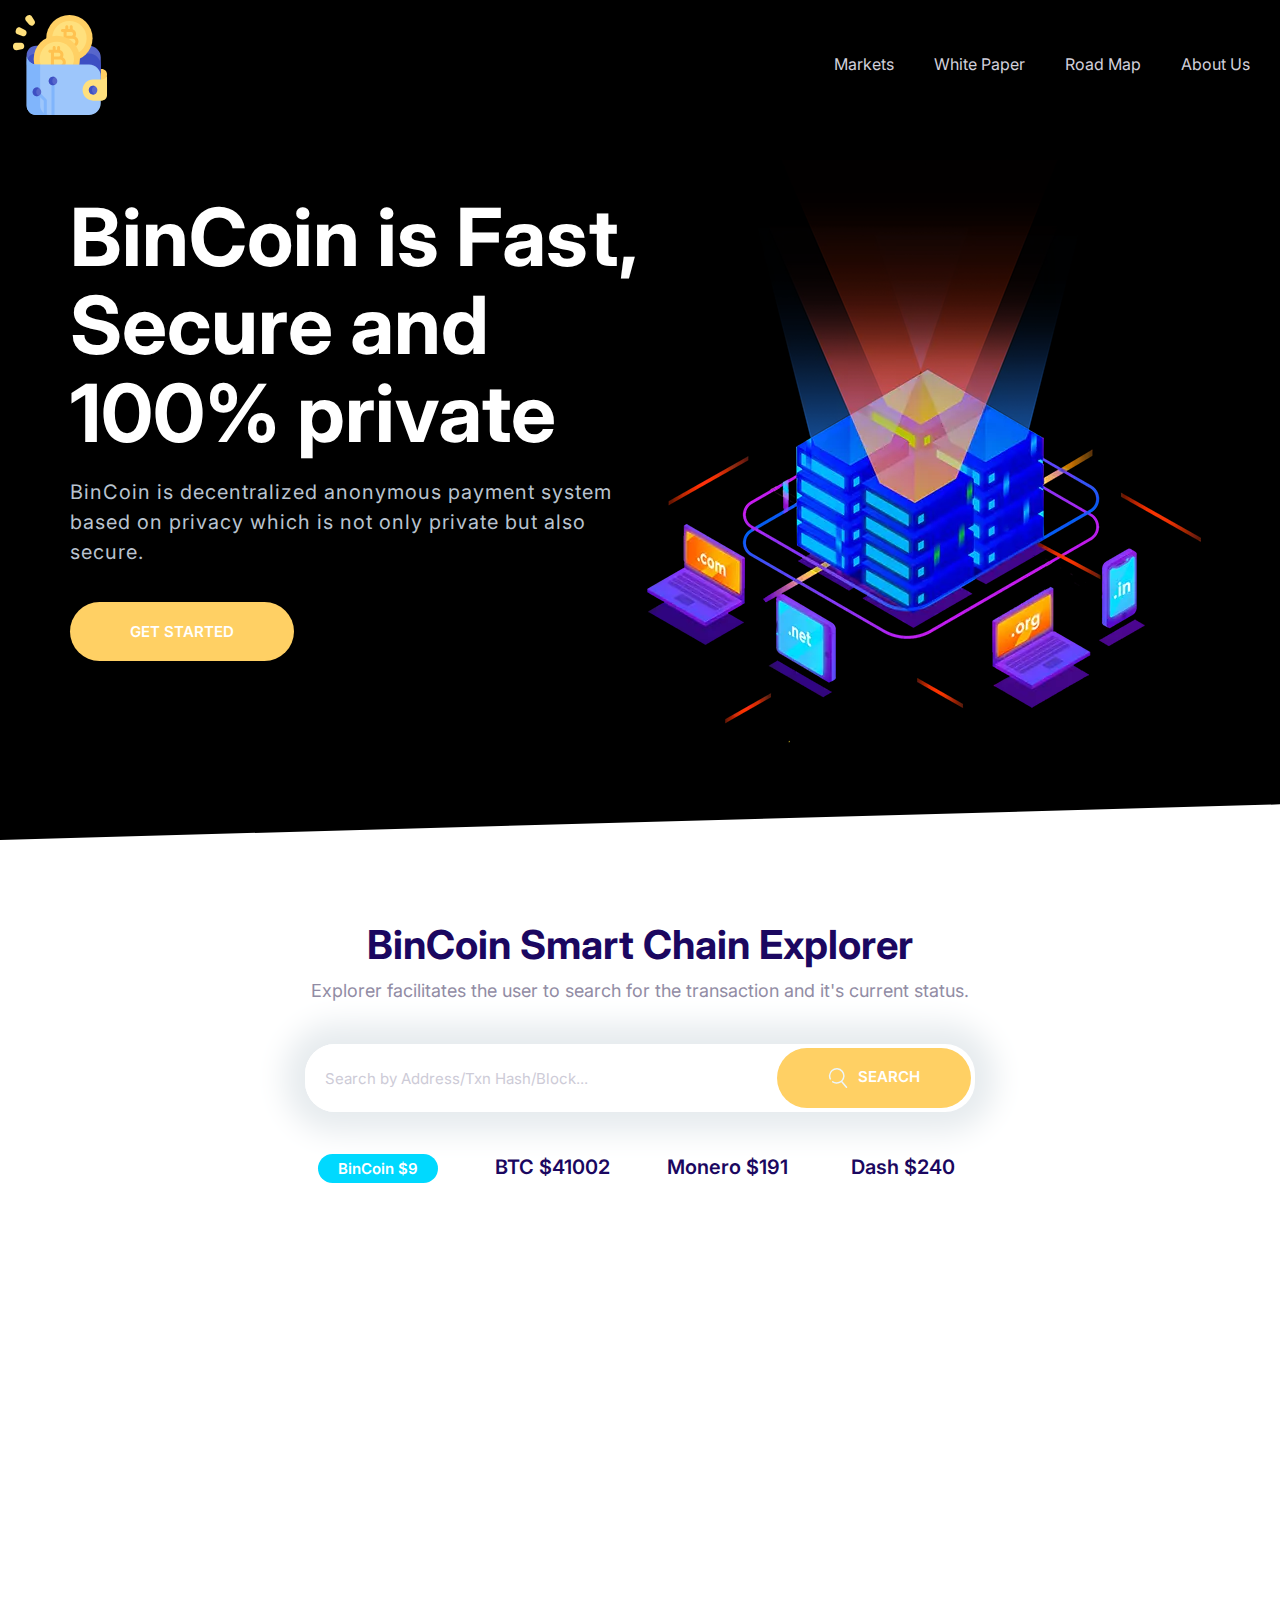
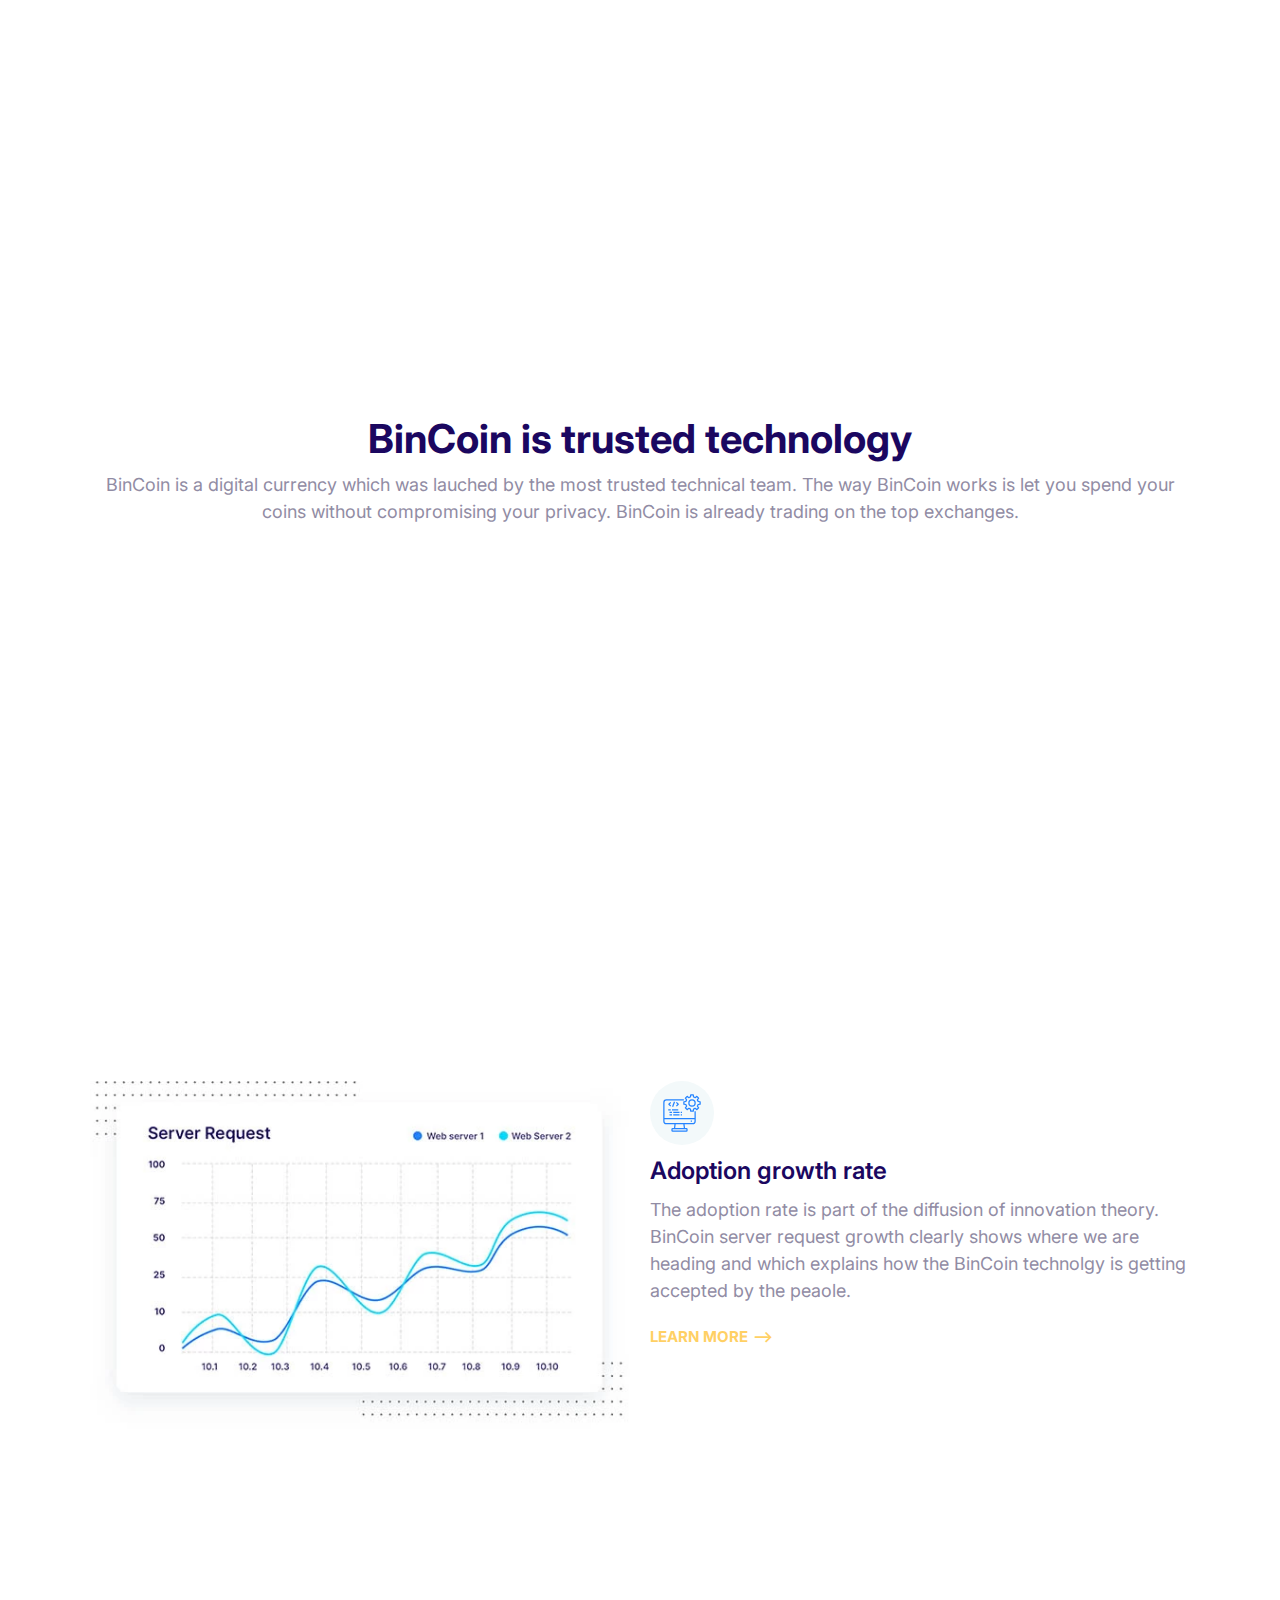
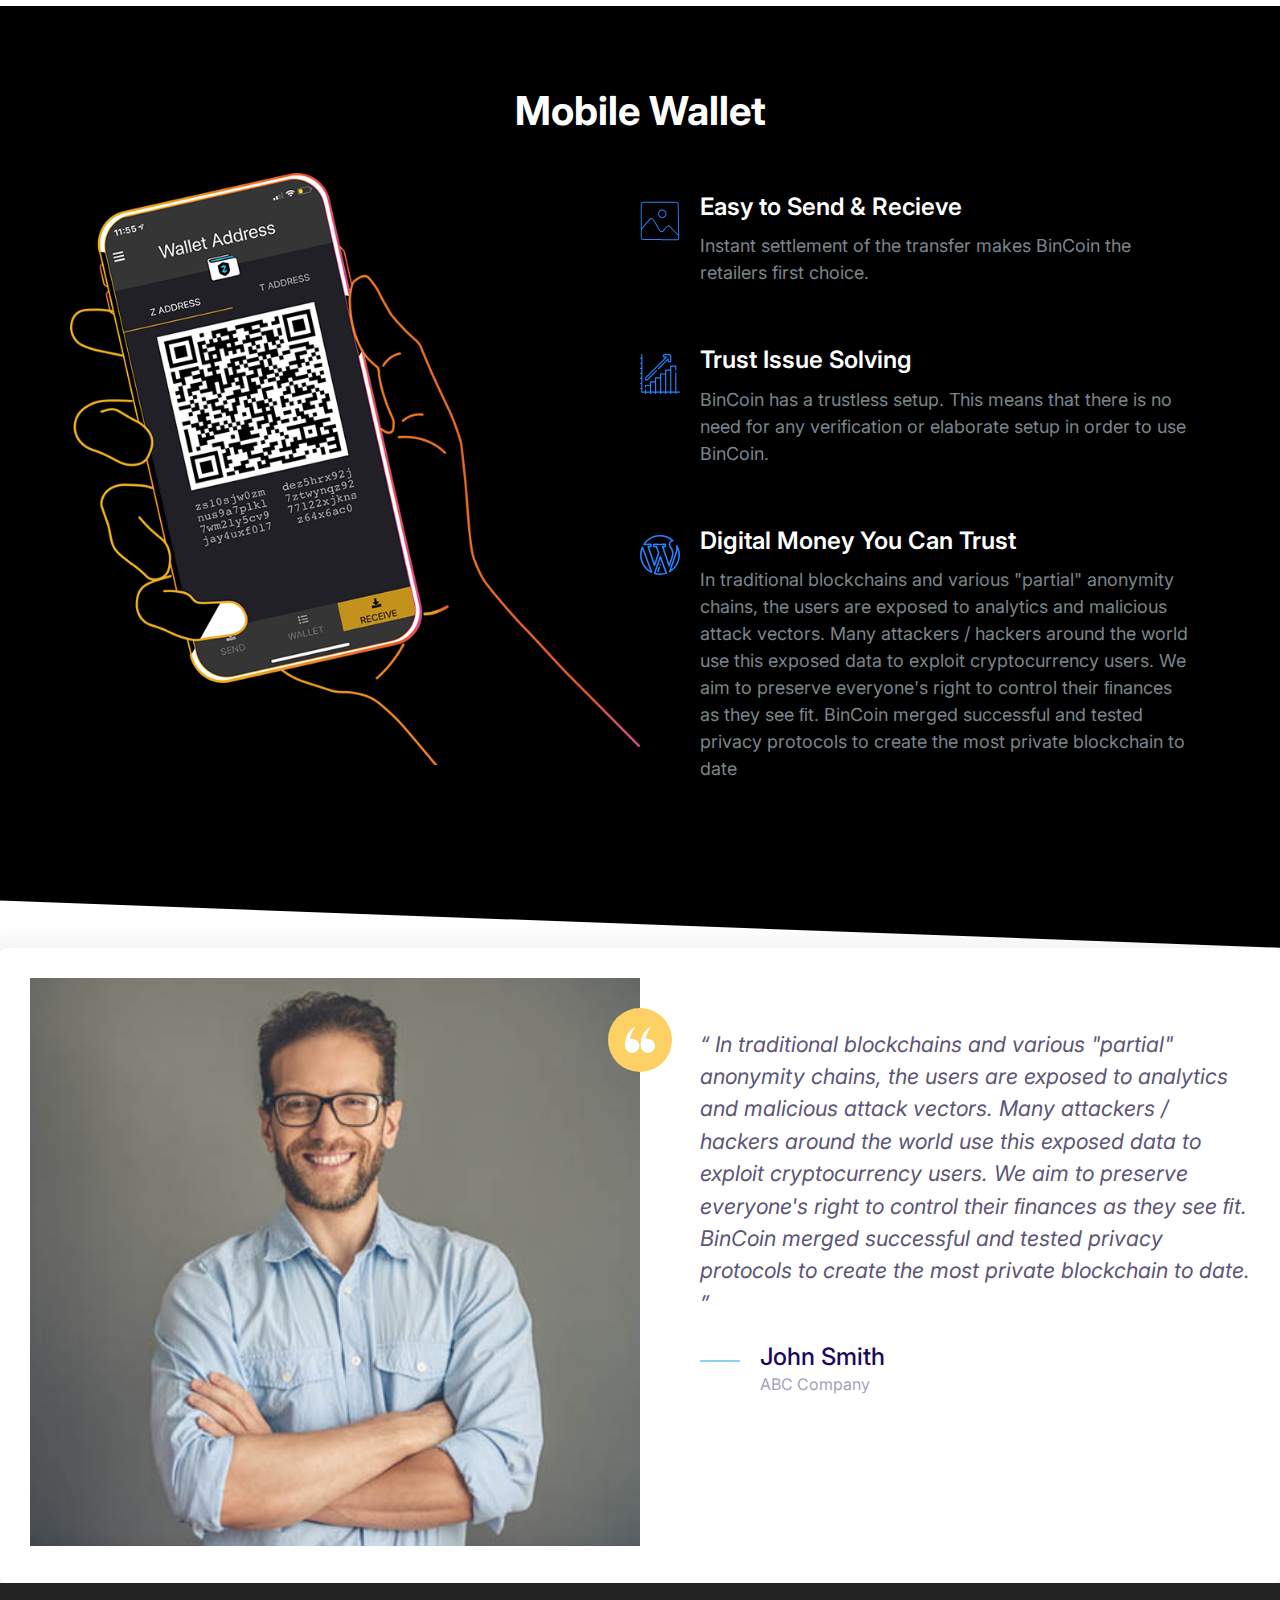
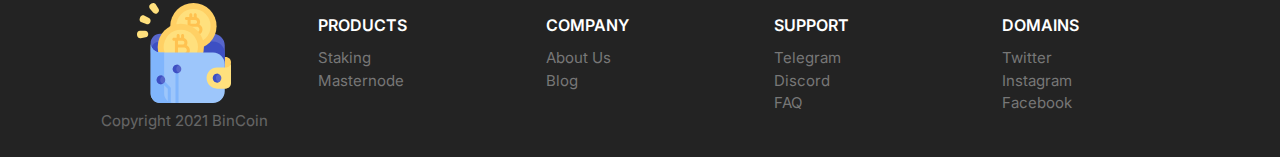
==== commit d4ca9603: "animation of article and image" ====
--- a/index.html
+++ b/index.html
@@ -12,7 +12,9 @@
       rel="stylesheet"
     />
     <link rel="stylesheet" href="./css/normalize.css" />
-    <link rel="stylesheet" href="./css/styles.css" /
+    <link rel="stylesheet" href="./css/styles.css" />
+    <link rel="stylesheet" href="https://unpkg.com/aos@next/dist/aos.css" />
+
   </head>
   <body>
     <header>
@@ -153,7 +155,7 @@
         </p>
       </header>
       <article class="grid grid--1x2 feature">
-        <div class="feature__content">
+        <div class="feature__content" data-aos="fade-right">
           <span class="icon-container">
             <svg class="icon icon--primary">
               <use xlink:href="images/sprite.svg#easy"></use>
@@ -165,7 +167,7 @@
           </p>
           <a href="#" class="link-arrow">Learn More</a>
         </div>
-        <picture>
+        <picture data-aos="zoom-in-left">
           <source
             type="image/webp"
             srcset="images/easy.webp 1x, images/easy@2x.webp 2x"
@@ -372,5 +374,10 @@
       </div>
     </footer>
     <script src="js/main.js"></script>
+    <script src="https://unpkg.com/aos@next/dist/aos.js"></script>
+    <script>
+      AOS.init();
+    </script>
+  
   </body>
 </html>
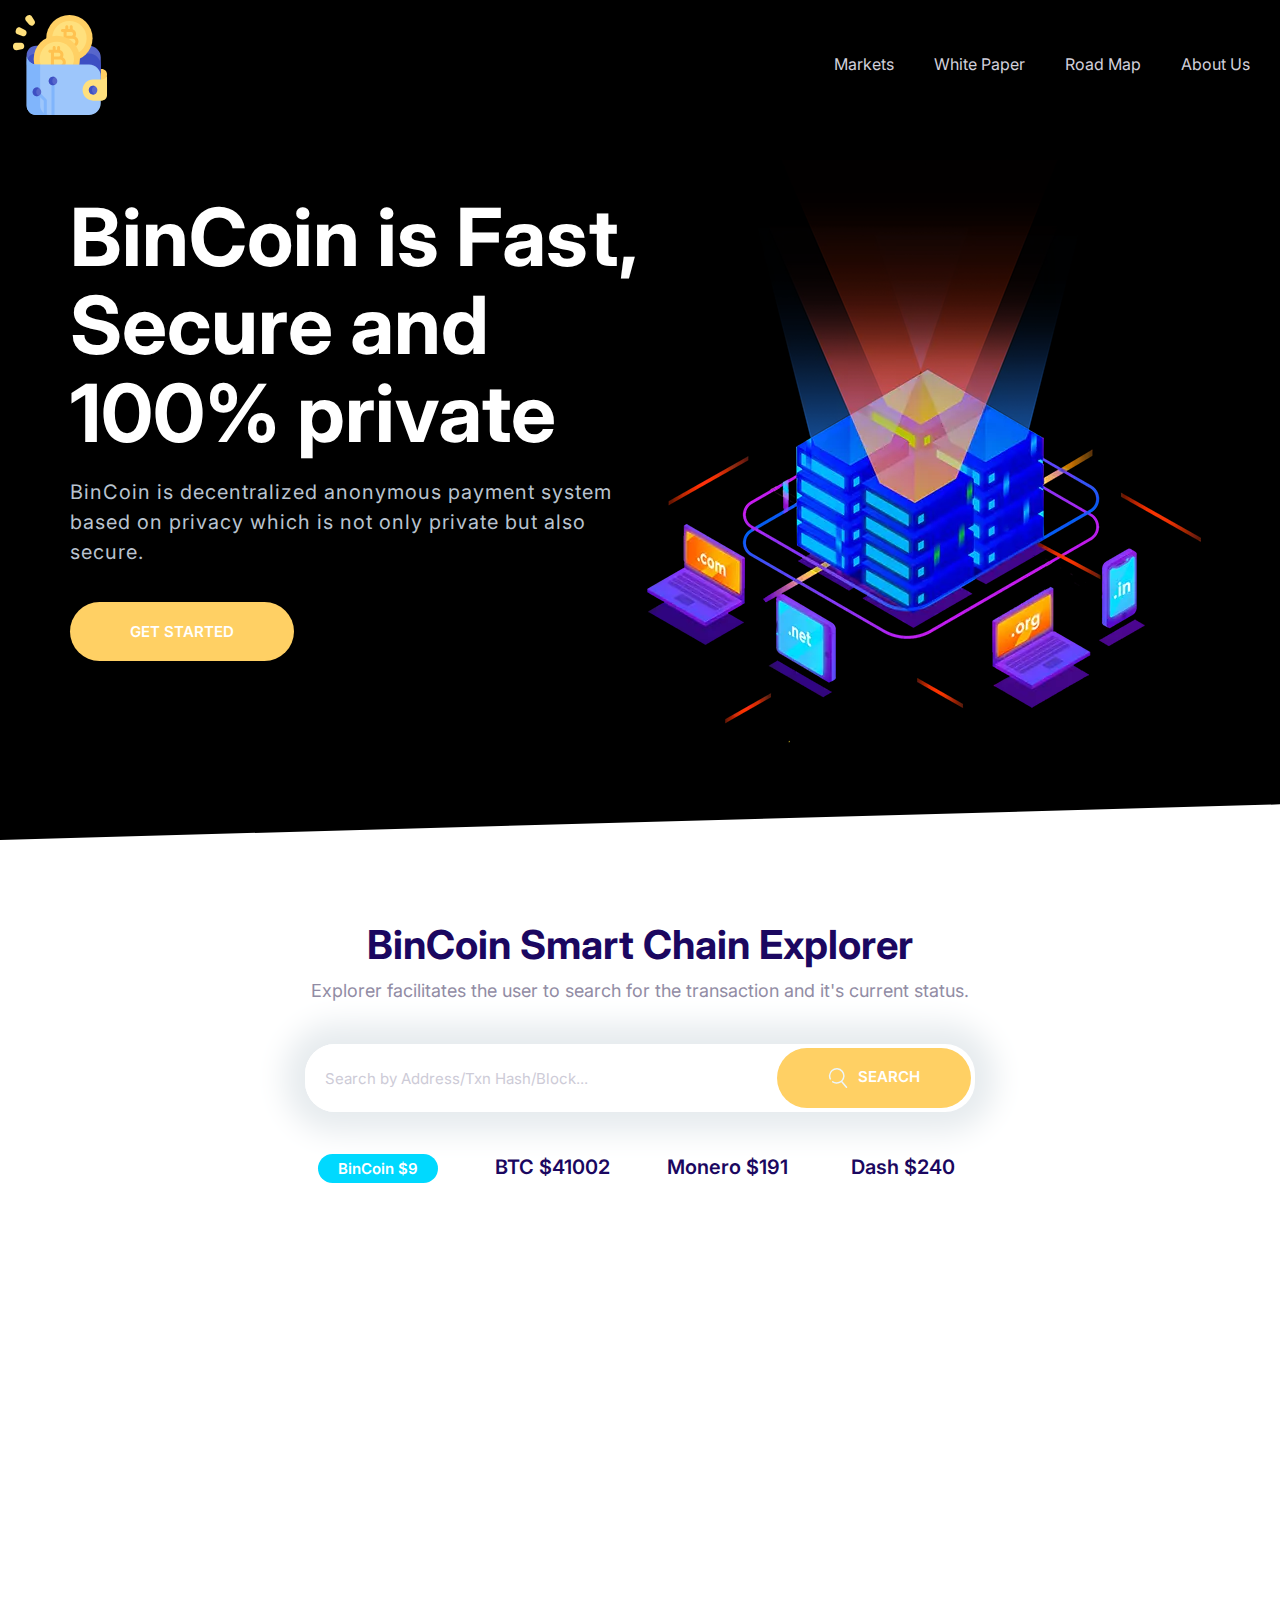
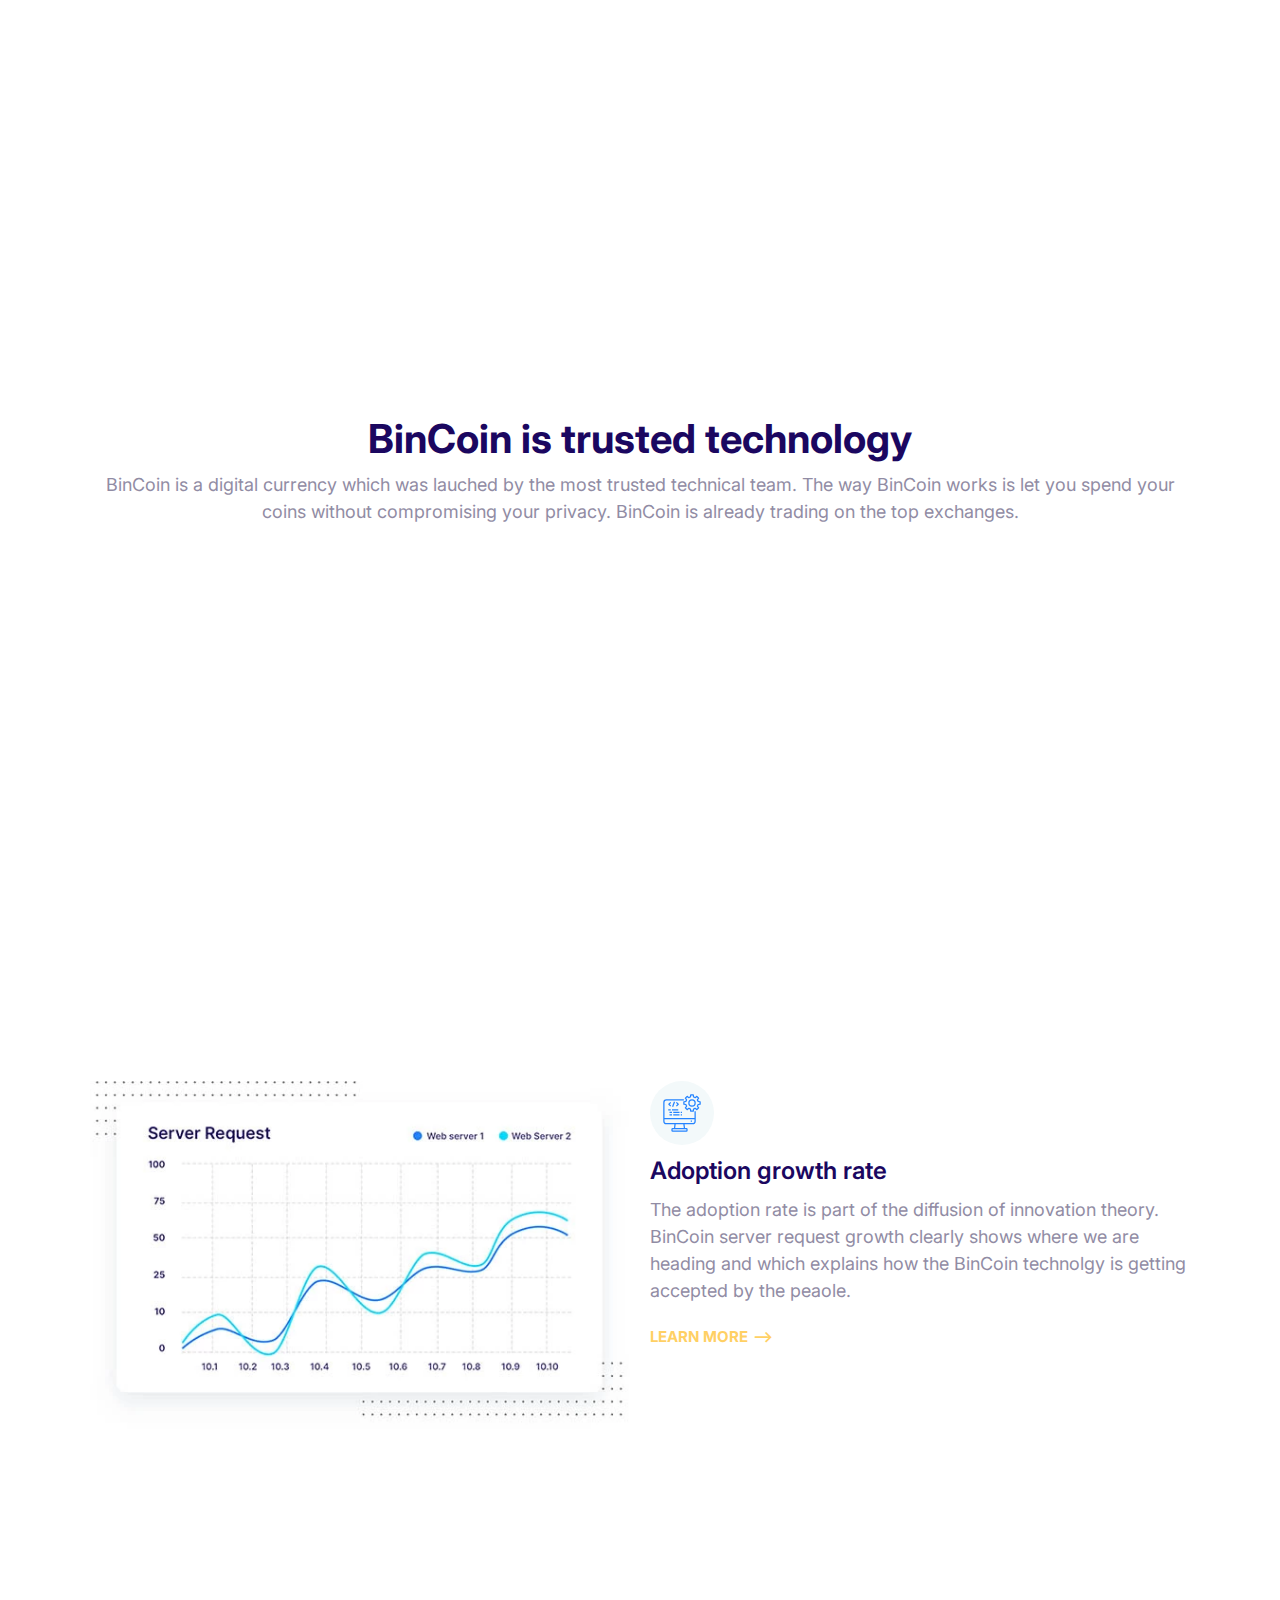
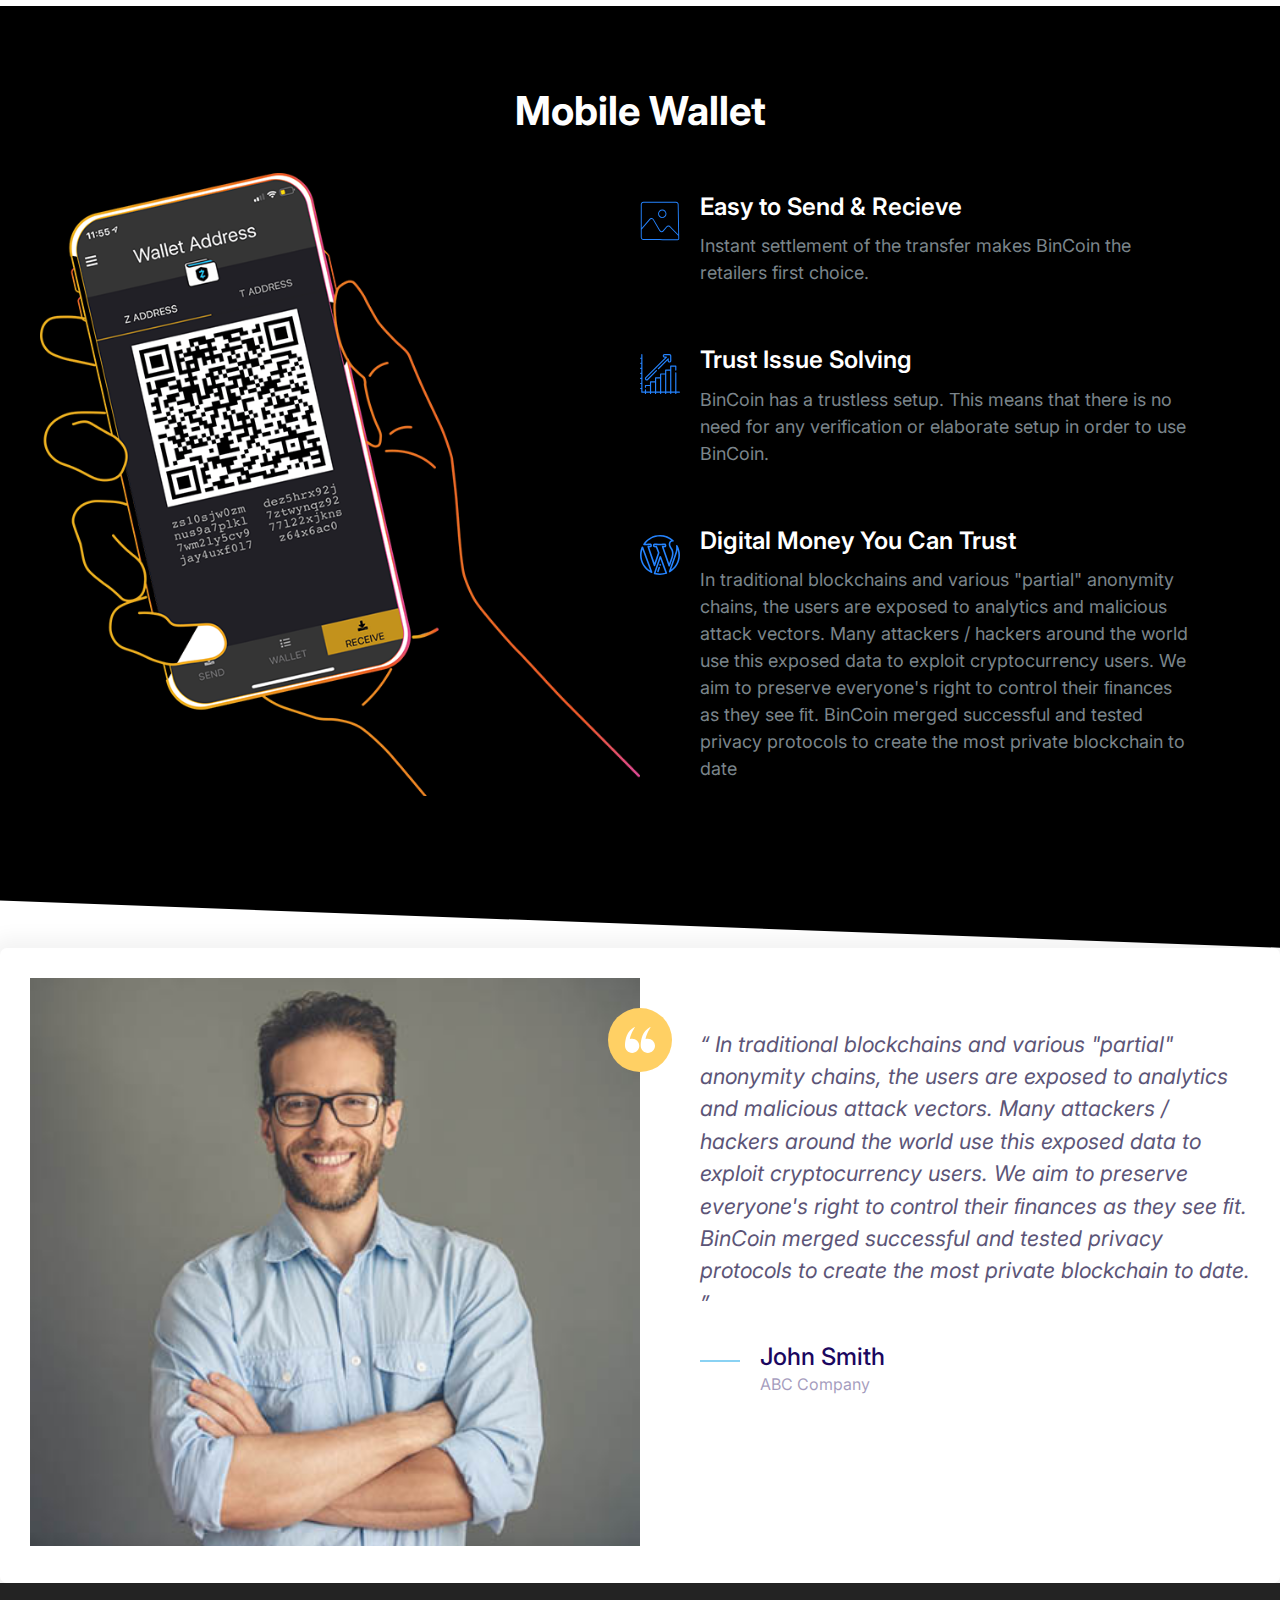
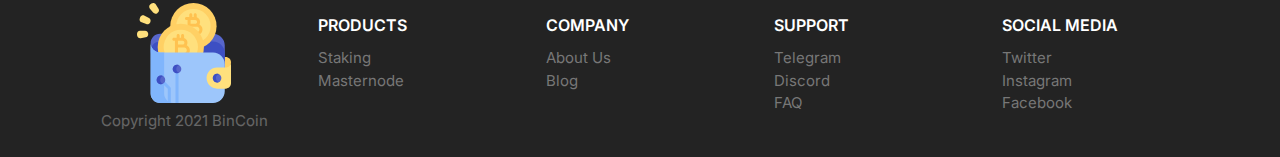
==== commit 282dc8b5: "index optimisation" ====
--- a/index.html
+++ b/index.html
@@ -354,7 +354,7 @@
         </section>
         <section class="collapsible footer__section">
           <header class="collapsible__header">
-            <h2 class="collapsible__heading footer__heading">Domains</h2>
+            <h2 class="collapsible__heading footer__heading">Social Media</h2>
             <svg class="icon icon--white collapsible__chevron">
               <use xlink:href="images/sprite.svg#chevron"></use>
             </svg>
--- a/css/styles.css
+++ b/css/styles.css
@@ -809,7 +809,7 @@
     justify-self: end;
   }
   .block-showcase__image>img {
-    width: auto%;
+    width: auto;
     max-width: 600px;
   }
 }
